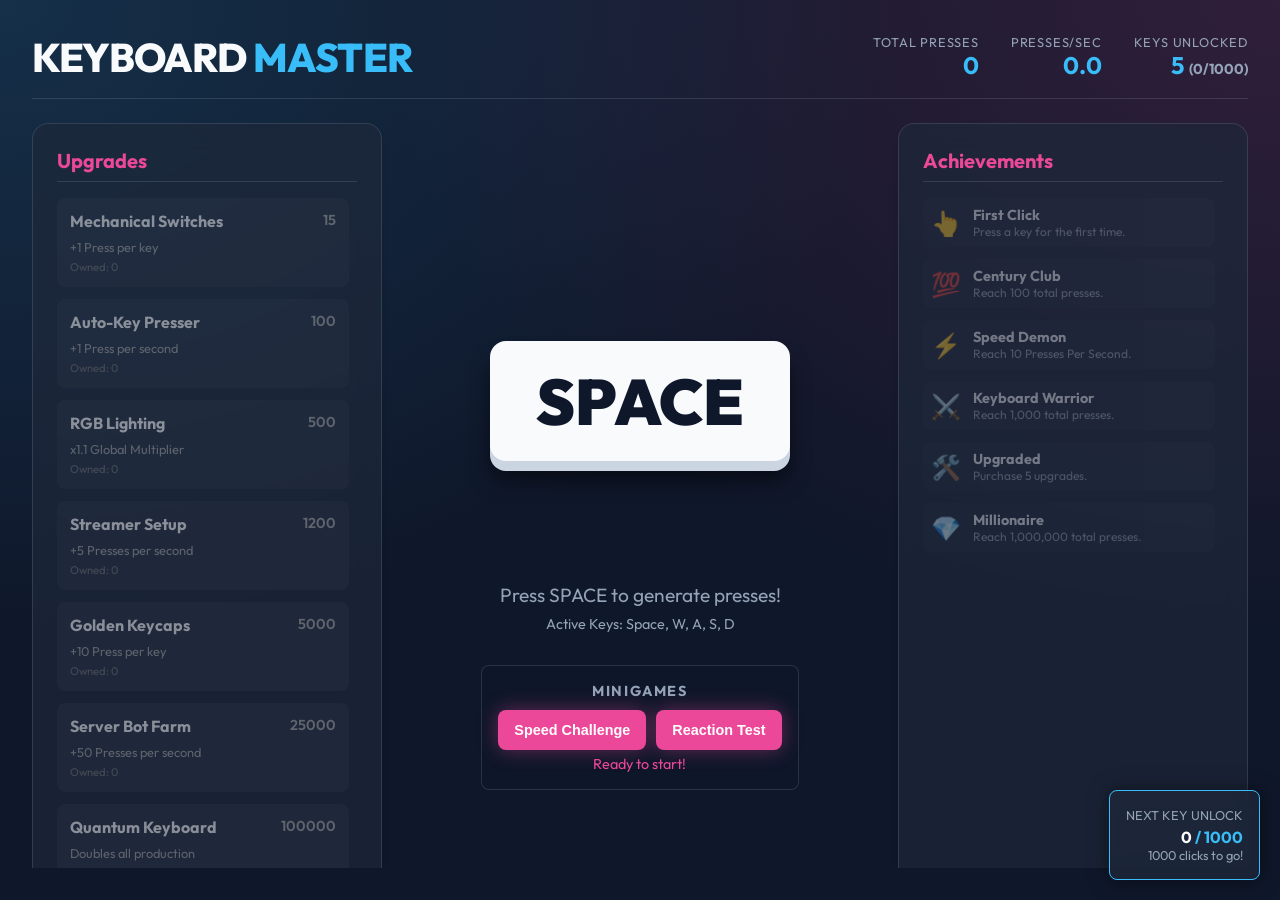
==== index.html @ e254b966 "Add files via upload" ====
<!DOCTYPE html>
<html lang="en">

<head>
    <meta charset="UTF-8" />
    <meta name="viewport" content="width=device-width, initial-scale=1.0" />
    <meta name="description" content="Keyboard Master - A browser-based keyboard clicking game.">
    <title>Keyboard Master</title>
    <link rel="stylesheet" href="style.css" />
    <link rel="preconnect" href="https://fonts.googleapis.com">
    <link rel="preconnect" href="https://fonts.gstatic.com" crossorigin>
    <link href="https://fonts.googleapis.com/css2?family=Outfit:wght@300;400;600;800&display=swap" rel="stylesheet">
</head>

<body>
    <div id="game-container">
        <header>
            <h1>KEYBOARD <span class="highlight">MASTER</span></h1>
            <div id="status-bar">
                <div class="stat-box">
                    <span class="label">Total Presses</span>
                    <span id="total-presses" class="value">0</span>
                </div>
                <div class="stat-box">
                    <span class="label">Presses/Sec</span>
                    <span id="pps" class="value">0.0</span>
                </div>
                <div class="stat-box">
                    <span class="label">Keys Unlocked</span>
                    <span id="keys-unlocked" class="value">1</span>
                </div>
            </div>
        </header>

        <main>
            <div id="left-panel">
                <div class="panel upgrades-panel">
                    <h2>Upgrades</h2>
                    <div id="upgrades-list" class="scroll-list">
                        <!-- Upgrades populated via JS -->
                    </div>
                </div>
            </div>

            <div id="center-panel">
                <div id="key-display">
                    <div class="key massive-key" id="main-key">SPACE</div>
                    <div id="floating-text-container"></div>
                </div>
                <div id="active-minigame" class="hidden">
                    <!-- Minigame UI -->
                </div>



                <p class="instruction">Press <span id="target-key-name">SPACE</span> to generate presses!</p>
                <div id="active-keys-list"
                    style="margin-top:0.5rem; color:var(--text-muted); font-size:0.9rem; text-align:center; max-width:400px; word-wrap:break-word;">
                    Active Keys: Space, W, A, S, D
                </div>

                <div class="minigame-selector-panel">
                    <h3>Minigames</h3>
                    <div style="display:flex; gap:10px; margin-top:10px;">
                        <button id="btn-speed" class="challenge-btn">Speed Challenge</button>
                        <button id="btn-reaction" class="challenge-btn">Reaction Test</button>
                    </div>
                    <div id="minigame-status" style="margin-top:5px; color:var(--secondary-color); font-size:0.9rem;">
                        Ready</div>
                </div>
            </div>

            <div id="right-panel">
                <div class="panel achievements-panel">
                    <h2>Achievements</h2>
                    <div id="achievements-list" class="scroll-list">
                        <!-- Achievements populated via JS -->
                    </div>
                </div>
                <div class="panel leaderboard-panel">
                    <h2>Leaderboard</h2>
                    <div id="leaderboard-list" class="scroll-list">
                        <!-- Leaderboard entries -->
                    </div>
                </div>
            </div>
        </main>

        <div id="minigame-overlay" class="hidden">
            <div class="minigame-content">
                <h2 id="minigame-title">Speed Challenge</h2>
                <p id="minigame-desc">Press as fast as you can!</p>
                <div id="minigame-timer">Time: 10s</div>
                <div id="minigame-score">Score: 0</div>
                <button id="start-minigame-btn">Start</button>
                <div id="minigame-play-area"></div>
            </div>

        </div>

        <div id="corner-counter" class="corner-stat">
            <div class="label">Next Key Unlock</div>
            <div id="corner-progress" style="font-weight:bold; color:var(--accent-color)">0 / 1000</div>
            <div id="corner-remaining" style="font-size:0.8em; color:var(--text-muted)">1000 to go</div>
        </div>

    </div>
    <script src="script.js"></script>
</body>

</html>
---- style.css ----
:root {
  --bg-color: #0f172a;
  --panel-bg: rgba(30, 41, 59, 0.7);
  --accent-color: #38bdf8;
  --secondary-color: #ec4899;
  --text-main: #f8fafc;
  --text-muted: #94a3b8;
  --border-color: rgba(148, 163, 184, 0.2);
  --font-family: 'Outfit', sans-serif;
  --animation-speed: 0.1s;
}

* {
  box-sizing: border-box;
  margin: 0;
  padding: 0;
}

body {
  font-family: var(--font-family);
  background-color: var(--bg-color);
  color: var(--text-main);
  height: 100vh;
  overflow: hidden;
  display: flex;
  flex-direction: column;
  background-image: 
    radial-gradient(at 0% 0%, rgba(56, 189, 248, 0.15) 0px, transparent 50%),
    radial-gradient(at 100% 0%, rgba(236, 72, 153, 0.15) 0px, transparent 50%);
}

#game-container {
  display: grid;
  grid-template-rows: auto 1fr;
  height: 100%;
  padding: 2rem;
  gap: 1.5rem;
}

header {
  display: flex;
  justify-content: space-between;
  align-items: center;
  padding-bottom: 1rem;
  border-bottom: 1px solid var(--border-color);
}

header h1 {
  font-size: 2.5rem;
  font-weight: 800;
  letter-spacing: -0.05rem;
  text-transform: uppercase;
}

.highlight {
  color: var(--accent-color);
}

#status-bar {
  display: flex;
  gap: 2rem;
}

.stat-box {
  display: flex;
  flex-direction: column;
  align-items: flex-end;
}

.stat-box .label {
  font-size: 0.8rem;
  color: var(--text-muted);
  text-transform: uppercase;
  letter-spacing: 0.05rem;
}

.stat-box .value {
  font-size: 1.5rem;
  font-weight: 700;
  color: var(--accent-color);
}

main {
  display: grid;
  grid-template-columns: 350px 1fr 350px;
  gap: 2rem;
  height: 100%;
  overflow: hidden;
}

/* Panels */
.panel {
  background: var(--panel-bg);
  backdrop-filter: blur(12px);
  border: 1px solid var(--border-color);
  border-radius: 1rem;
  padding: 1.5rem;
  height: 100%;
  display: flex;
  flex-direction: column;
  overflow: hidden;
  box-shadow: 0 4px 6px -1px rgba(0, 0, 0, 0.1), 0 2px 4px -1px rgba(0, 0, 0, 0.06);
}

.panel h2 {
  font-size: 1.25rem;
  margin-bottom: 1rem;
  border-bottom: 1px solid var(--border-color);
  padding-bottom: 0.5rem;
  color: var(--secondary-color);
}

.scroll-list {
  flex: 1;
  overflow-y: auto;
  display: flex;
  flex-direction: column;
  gap: 0.75rem;
  padding-right: 0.5rem;
}
.scroll-list::-webkit-scrollbar {
  width: 6px;
}
.scroll-list::-webkit-scrollbar-thumb {
  background: var(--border-color);
  border-radius: 3px;
}

/* Upgrade Item */
.upgrade-item {
  background: rgba(255, 255, 255, 0.05);
  border-radius: 0.5rem;
  padding: 0.75rem;
  cursor: pointer;
  transition: all 0.2s ease;
  border: 1px solid transparent;
}
.upgrade-item:hover {
  background: rgba(255, 255, 255, 0.1);
  transform: translateY(-2px);
}
.upgrade-item.disabled {
  opacity: 0.5;
  cursor: not-allowed;
  filter: grayscale(100%);
}
.upgrade-item h3 {
  font-size: 1rem;
  margin-bottom: 0.25rem;
}
.upgrade-cost {
  color: var(--accent-color);
  font-weight: 600;
  font-size: 0.9rem;
}
.upgrade-desc {
  font-size: 0.8rem;
  color: var(--text-muted);
  margin-top: 0.25rem;
}

/* Achievement Item */
.achievement-item {
  display: flex;
  align-items: center;
  gap: 0.75rem;
  background: rgba(255, 255, 255, 0.03);
  padding: 0.5rem;
  border-radius: 0.5rem;
  opacity: 0.4;
  transition: opacity 0.3s;
}
.achievement-item.unlocked {
  opacity: 1;
  background: rgba(56, 189, 248, 0.1);
  border: 1px solid var(--accent-color);
}
.achieve-icon {
  font-size: 1.5rem;
}
.achieve-info h4 {
  font-size: 0.9rem;
}
.achieve-desc {
  font-size: 0.75rem;
  color: var(--text-muted);
}

/* Center Panel (Game Area) */
#center-panel {
  display: flex;
  flex-direction: column;
  justify-content: center;
  align-items: center;
  position: relative;
}

#key-display {
  position: relative;
  width: 100%;
  height: 300px;
  display: flex;
  justify-content: center;
  align-items: center;
}

.massive-key {
  font-size: 4rem;
  font-weight: 900;
  color: var(--bg-color);
  background: var(--text-main);
  width: 300px;
  height: 120px;
  border-radius: 1rem;
  display: flex;
  justify-content: center;
  align-items: center;
  box-shadow: 0 10px 0 #cbd5e1, 0 20px 20px rgba(0,0,0,0.5);
  transition: transform 0.05s ease, box-shadow 0.05s ease;
  user-select: none;
  cursor: pointer;
  text-shadow: none;
}
.massive-key:active, .massive-key.pressed {
  transform: translateY(10px);
  box-shadow: 0 0 0 #cbd5e1, 0 0 0 rgba(0,0,0,0);
}

.instruction {
  margin-top: 2rem;
  color: var(--text-muted);
  font-size: 1.2rem;
  animation: pulse 2s infinite;
}

/* Floating Numbers */
.floating-text {
  position: absolute;
  color: var(--accent-color);
  font-weight: 800;
  font-size: 1.5rem;
  pointer-events: none;
  animation: floatUp 1s forwards ease-out;
  text-shadow: 0 0 10px var(--accent-color);
}

@keyframes floatUp {
  0% { opacity: 1; transform: translateY(0) scale(1); }
  100% { opacity: 0; transform: translateY(-100px) scale(1.5); }
}

@keyframes pulse {
  0%, 100% { opacity: 0.6; }
  50% { opacity: 1; }
}

/* Minigame Overlay */
#minigame-overlay {
  position: fixed;
  top: 0; left: 0; width: 100%; height: 100%;
  background: rgba(15, 23, 42, 0.9);
  backdrop-filter: blur(5px);
  z-index: 100;
  display: flex;
  justify-content: center;
  align-items: center;
}
#minigame-overlay.hidden {
  display: none;
}
.minigame-content {
  background: var(--panel-bg);
  padding: 3rem;
  border-radius: 1rem;
  text-align: center;
  border: 1px solid var(--accent-color);
  box-shadow: 0 0 50px rgba(56, 189, 248, 0.3);
  max-width: 600px;
  width: 90%;
}
#start-minigame-btn {
  background: var(--accent-color);
  border: none;
  padding: 1rem 3rem;
  font-size: 1.5rem;
  font-weight: 700;
  color: var(--bg-color);
  border-radius: 0.5rem;
  cursor: pointer;
  margin-top: 2rem;
  transition: transform 0.2s;
}
#start-minigame-btn:hover {
  transform: scale(1.05);
}

/* Minigame Play Area */
.rhythm-target {
  width: 60px; height: 60px;
  border: 2px solid white;
  border-radius: 50%;
  display: flex; justify-content: center; align-items: center;
  font-weight: bold;
  margin: 10px;
}
.rhythm-target.hit {
  background: var(--accent-color);
  border-color: var(--accent-color);
}
.rhythm-target.miss {
  background: red;
  border-color: red;
}
.challenge-btn { margin-top: 2rem; background: var(--secondary-color); color: white; border: none; padding: 1rem 2rem; font-size: 1.2rem; border-radius: 0.5rem; cursor: pointer; font-weight: 700; transition: all 0.2s; box-shadow: 0 0 20px rgba(236, 72, 153, 0.4); } .challenge-btn:hover:not(:disabled) { transform: scale(1.05); box-shadow: 0 0 30px rgba(236, 72, 153, 0.6); } .challenge-btn:disabled { opacity: 0.5; cursor: not-allowed; background: var(--text-muted); box-shadow: none; }
.minigame-selector-panel { margin-top: 2rem; padding: 1rem; background: rgba(15, 23, 42, 0.5); border: 1px solid var(--border-color); border-radius: 0.5rem; display: flex; flex-direction: column; align-items: center; } .minigame-selector-panel h3 { font-size: 0.9rem; text-transform: uppercase; letter-spacing: 0.1rem; color: var(--text-muted); } .challenge-btn { font-size: 0.9rem; padding: 0.75rem 1rem; margin-top: 0; }
#corner-counter { position: fixed; bottom: 20px; right: 20px; background: var(--panel-bg); backdrop-filter: blur(10px); border: 1px solid var(--accent-color); padding: 1rem; border-radius: 0.5rem; box-shadow: 0 0 20px rgba(0,0,0,0.5); font-family: var(--font-family); z-index: 50; text-align: right; min-width: 150px; } #corner-counter .label { font-size: 0.8rem; color: var(--text-muted); text-transform: uppercase; margin-bottom: 0.25rem; }
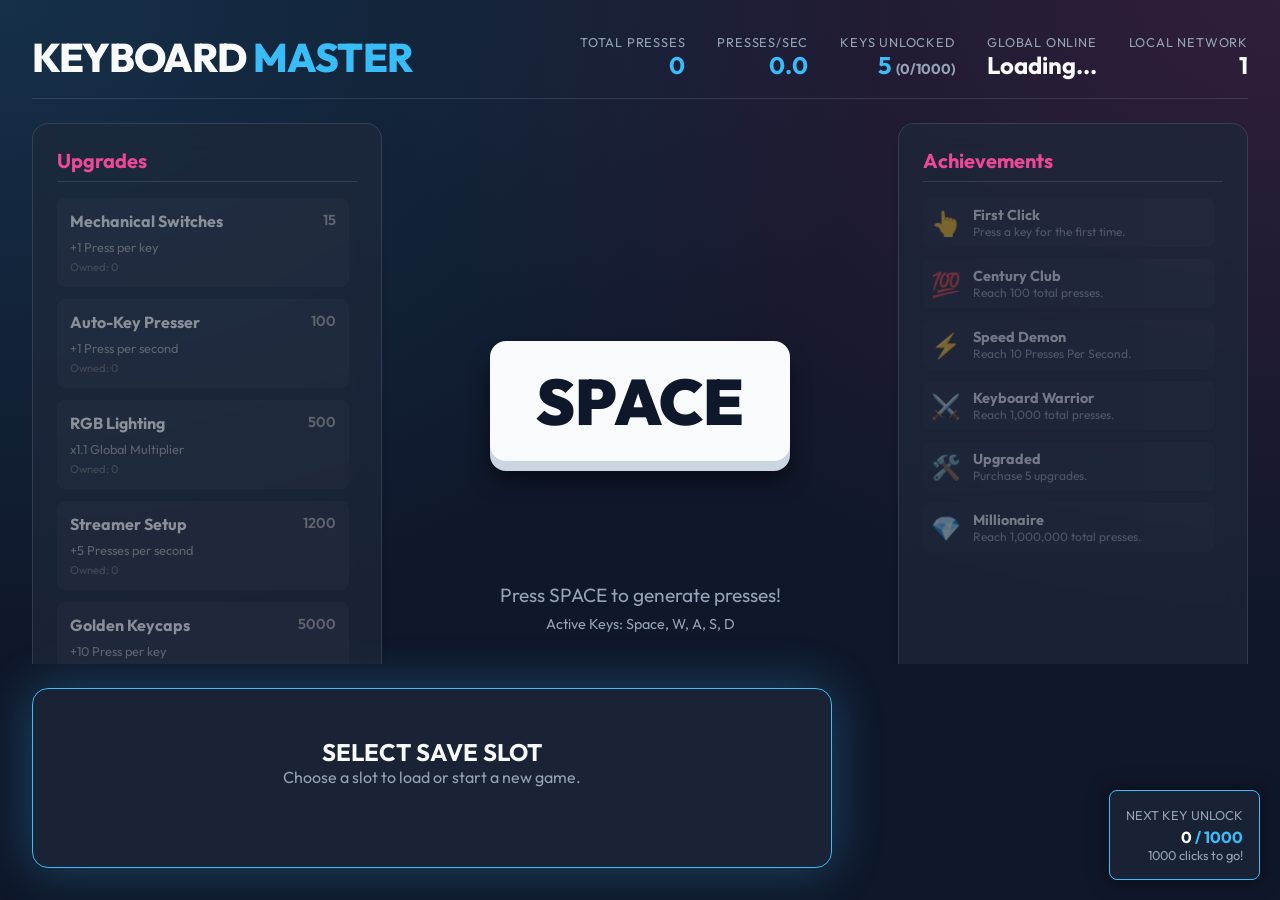
==== commit ce982774: "Add files via upload" ====
--- a/index.html
+++ b/index.html
@@ -25,9 +25,19 @@
                     <span class="label">Presses/Sec</span>
                     <span id="pps" class="value">0.0</span>
                 </div>
+
                 <div class="stat-box">
                     <span class="label">Keys Unlocked</span>
                     <span id="keys-unlocked" class="value">1</span>
+                </div>
+                <div class="stat-box">
+                    <span class="label">Global Online</span>
+                    <span id="global-online" class="value" style="color:var(--text-main)">Loading...</span>
+                </div>
+                <!-- Local is usually just 1 (You), but let's pretend -->
+                <div class="stat-box">
+                    <span class="label">Local Network</span>
+                    <span id="local-online" class="value" style="color:var(--text-main)">1</span>
                 </div>
             </div>
         </header>
@@ -95,7 +105,17 @@
                 <button id="start-minigame-btn">Start</button>
                 <div id="minigame-play-area"></div>
             </div>
+        </div>
 
+        <!-- Save Slot Overlay -->
+        <div id="save-slot-overlay">
+            <div class="minigame-content" style="max-width: 800px;">
+                <h2>SELECT SAVE SLOT</h2>
+                <p style="color:var(--text-muted); margin-bottom:2rem;">Choose a slot to load or start a new game.</p>
+                <div id="save-slots-container" style="display:flex; flex-direction:column; gap:1rem;">
+                    <!-- Slots populated by JS -->
+                </div>
+            </div>
         </div>
 
         <div id="corner-counter" class="corner-stat">
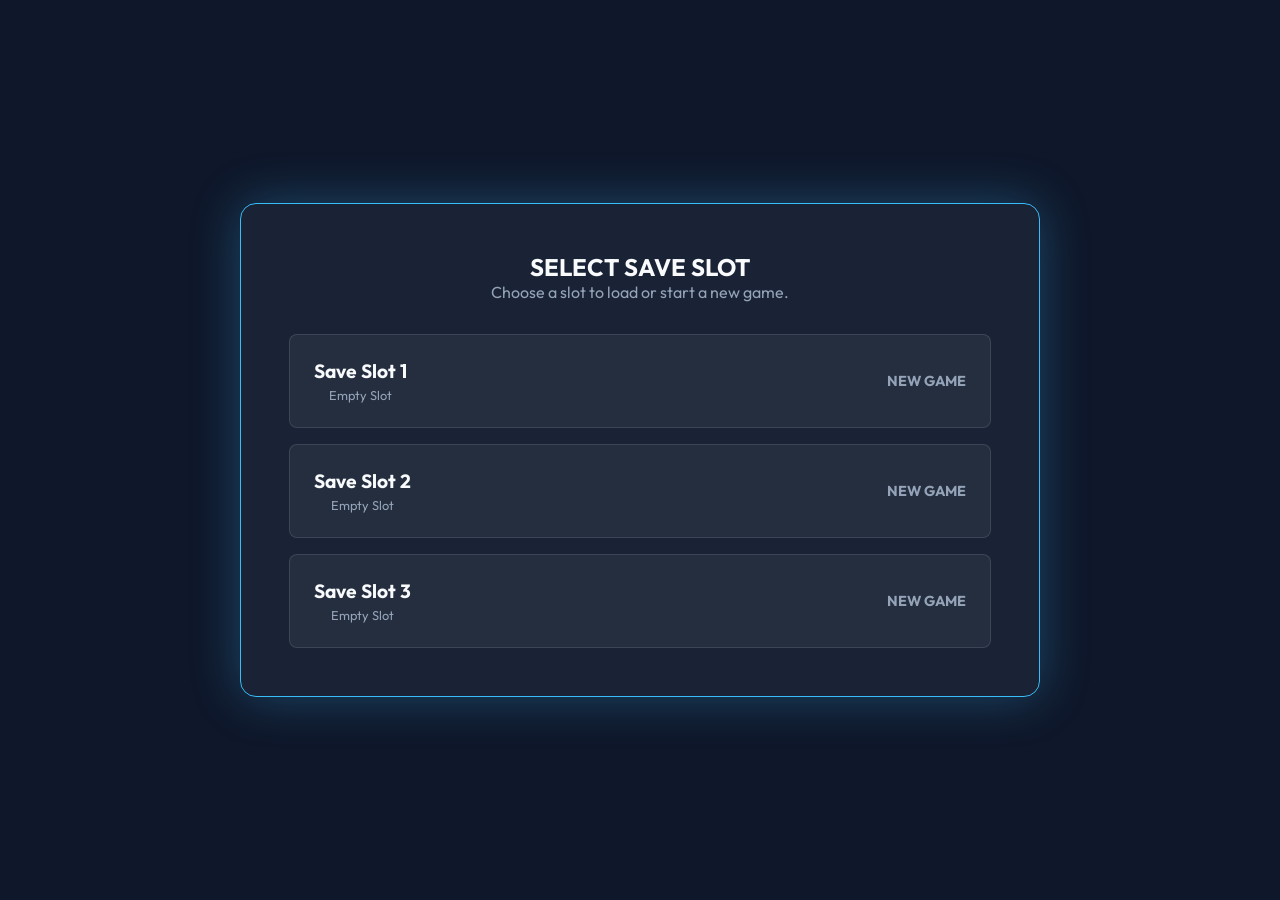
==== commit 0c7143b7: "feat: Add a manual save button, implement a "Game Saved" notification, and enhance auto-save and exi" ====
--- a/index.html
+++ b/index.html
@@ -39,6 +39,7 @@
                     <span class="label">Local Network</span>
                     <span id="local-online" class="value" style="color:var(--text-main)">1</span>
                 </div>
+                <button id="manual-save-btn" class="challenge-btn" style="margin:0; padding: 0.5rem 1.5rem; font-size: 0.8rem; background: var(--bg-color); border: 1px solid var(--accent-color);">SAVE</button>
             </div>
         </header>
 
--- a/style.css
+++ b/style.css
@@ -314,3 +314,38 @@
 .challenge-btn { margin-top: 2rem; background: var(--secondary-color); color: white; border: none; padding: 1rem 2rem; font-size: 1.2rem; border-radius: 0.5rem; cursor: pointer; font-weight: 700; transition: all 0.2s; box-shadow: 0 0 20px rgba(236, 72, 153, 0.4); } .challenge-btn:hover:not(:disabled) { transform: scale(1.05); box-shadow: 0 0 30px rgba(236, 72, 153, 0.6); } .challenge-btn:disabled { opacity: 0.5; cursor: not-allowed; background: var(--text-muted); box-shadow: none; }
 .minigame-selector-panel { margin-top: 2rem; padding: 1rem; background: rgba(15, 23, 42, 0.5); border: 1px solid var(--border-color); border-radius: 0.5rem; display: flex; flex-direction: column; align-items: center; } .minigame-selector-panel h3 { font-size: 0.9rem; text-transform: uppercase; letter-spacing: 0.1rem; color: var(--text-muted); } .challenge-btn { font-size: 0.9rem; padding: 0.75rem 1rem; margin-top: 0; }
 #corner-counter { position: fixed; bottom: 20px; right: 20px; background: var(--panel-bg); backdrop-filter: blur(10px); border: 1px solid var(--accent-color); padding: 1rem; border-radius: 0.5rem; box-shadow: 0 0 20px rgba(0,0,0,0.5); font-family: var(--font-family); z-index: 50; text-align: right; min-width: 150px; } #corner-counter .label { font-size: 0.8rem; color: var(--text-muted); text-transform: uppercase; margin-bottom: 0.25rem; }
+
+/* Save Slot Overlay */
+#save-slot-overlay {
+  position: fixed;
+  top: 0; left: 0; width: 100%; height: 100%;
+  background: var(--bg-color); /* Opaque background to hide game */
+  z-index: 200;
+  display: flex;
+  justify-content: center;
+  align-items: center;
+}
+#save-slot-overlay.hidden {
+  display: none;
+}
+
+.save-slot {
+  background: rgba(255, 255, 255, 0.05);
+  border: 1px solid var(--border-color);
+  padding: 1.5rem;
+  border-radius: 0.5rem;
+  cursor: pointer;
+  transition: all 0.2s ease;
+  display: flex;
+  justify-content: space-between;
+  align-items: center;
+}
+.save-slot:hover {
+  background: rgba(56, 189, 248, 0.1);
+  border-color: var(--accent-color);
+  transform: translateX(10px);
+}
+.slot-info h3 { font-size: 1.2rem; color: var(--text-main); margin-bottom: 0.25rem; }
+.slot-meta { font-size: 0.8rem; color: var(--text-muted); }
+.slot-action { font-size: 0.9rem; color: var(--accent-color); font-weight: bold; }
+
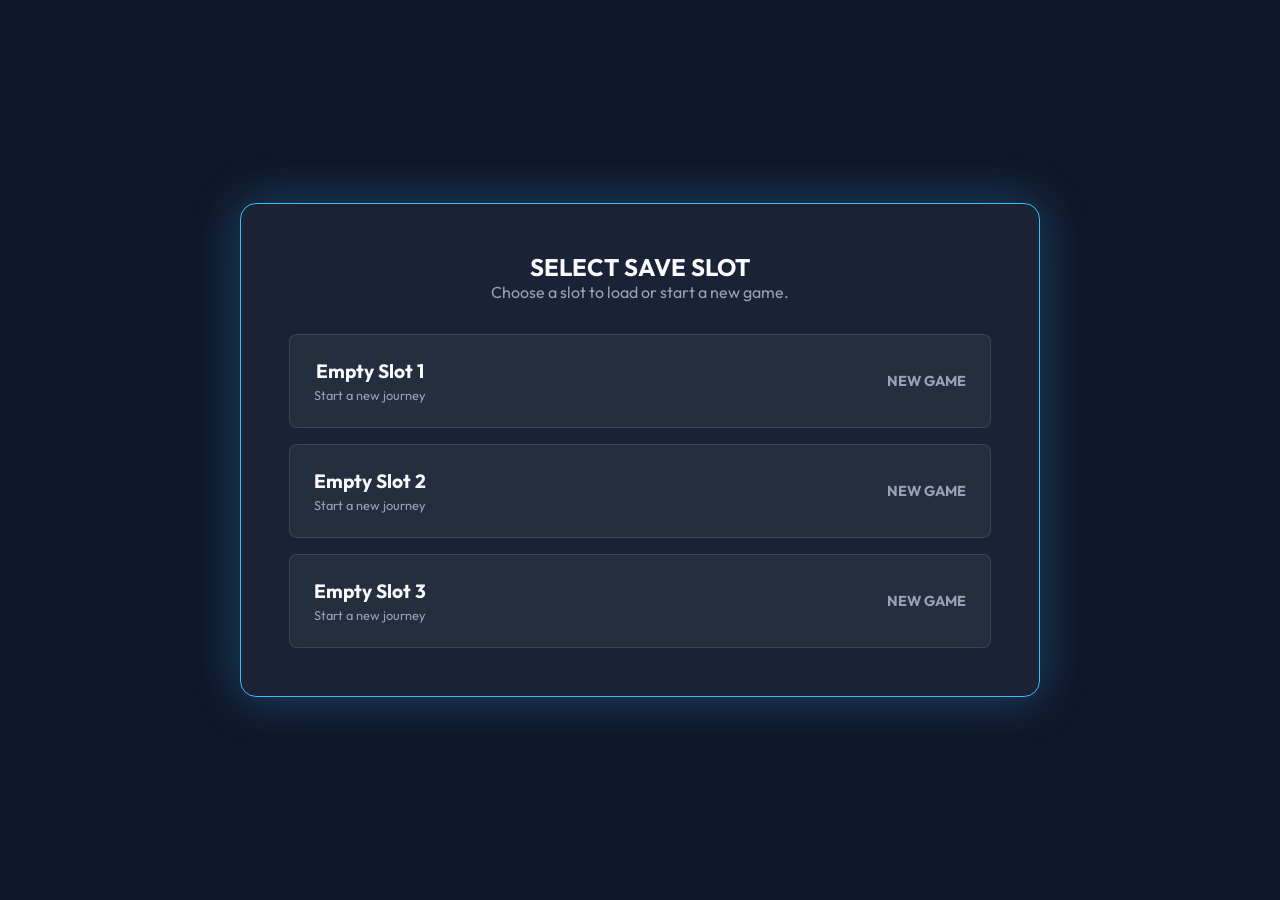
==== commit 34de9452: "feat: Introduce achievement and upgrade catalogs, add new upgrades and achievements, and enhance sav" ====
--- a/index.html
+++ b/index.html
@@ -39,14 +39,19 @@
                     <span class="label">Local Network</span>
                     <span id="local-online" class="value" style="color:var(--text-main)">1</span>
                 </div>
-                <button id="manual-save-btn" class="challenge-btn" style="margin:0; padding: 0.5rem 1.5rem; font-size: 0.8rem; background: var(--bg-color); border: 1px solid var(--accent-color);">SAVE</button>
             </div>
         </header>
 
         <main>
             <div id="left-panel">
                 <div class="panel upgrades-panel">
-                    <h2>Upgrades</h2>
+                    <div
+                        style="display:flex; justify-content:space-between; align-items:center; border-bottom: 1px solid var(--border-color); margin-bottom: 1rem; padding-bottom: 0.5rem;">
+                        <h2 style="border:none; margin:0; padding:0;">Upgrades</h2>
+                        <button id="view-upgrades-btn"
+                            style="background:transparent; border:1px solid var(--border-color); color:var(--text-muted); cursor:pointer; padding:0.2rem 0.5rem; border-radius:4px; font-size:0.8rem;">View
+                            All</button>
+                    </div>
                     <div id="upgrades-list" class="scroll-list">
                         <!-- Upgrades populated via JS -->
                     </div>
@@ -83,7 +88,13 @@
 
             <div id="right-panel">
                 <div class="panel achievements-panel">
-                    <h2>Achievements</h2>
+                    <div
+                        style="display:flex; justify-content:space-between; align-items:center; border-bottom: 1px solid var(--border-color); margin-bottom: 1rem; padding-bottom: 0.5rem;">
+                        <h2 style="border:none; margin:0; padding:0;">Achievements</h2>
+                        <button id="view-achievements-btn"
+                            style="background:transparent; border:1px solid var(--border-color); color:var(--text-muted); cursor:pointer; padding:0.2rem 0.5rem; border-radius:4px; font-size:0.8rem;">View
+                            All</button>
+                    </div>
                     <div id="achievements-list" class="scroll-list">
                         <!-- Achievements populated via JS -->
                     </div>
@@ -105,6 +116,38 @@
                 <div id="minigame-score">Score: 0</div>
                 <button id="start-minigame-btn">Start</button>
                 <div id="minigame-play-area"></div>
+            </div>
+        </div>
+
+        <!-- Achievement Catalog Modal -->
+        <div id="achievement-catalog-overlay" class="hidden">
+            <div class="catalog-content">
+                <div class="catalog-header">
+                    <h2>Achievement Catalog</h2>
+                    <button id="close-catalog-btn">×</button>
+                </div>
+                <div class="catalog-stats">
+                    <span>Unlocked: <b id="catalog-unlocked-count">0/0</b></span>
+                    <div class="progress-bar-bg">
+                        <div id="catalog-progress-bar" class="progress-bar-fill"></div>
+                    </div>
+                </div>
+                <div id="catalog-grid" class="catalog-grid">
+                    <!-- Grid items populated by JS -->
+                </div>
+            </div>
+        </div>
+
+        <!-- Upgrade Catalog Modal -->
+        <div id="upgrade-catalog-overlay" class="hidden">
+            <div class="catalog-content">
+                <div class="catalog-header">
+                    <h2>Upgrade Catalog</h2>
+                    <button id="close-upgrade-catalog-btn">×</button>
+                </div>
+                <div id="upgrade-catalog-grid" class="catalog-grid">
+                    <!-- Grid items populated by JS -->
+                </div>
             </div>
         </div>
 
--- a/style.css
+++ b/style.css
@@ -24,7 +24,7 @@
   overflow: hidden;
   display: flex;
   flex-direction: column;
-  background-image: 
+  background-image:
     radial-gradient(at 0% 0%, rgba(56, 189, 248, 0.15) 0px, transparent 50%),
     radial-gradient(at 100% 0%, rgba(236, 72, 153, 0.15) 0px, transparent 50%);
 }
@@ -117,13 +117,33 @@
   flex-direction: column;
   gap: 0.75rem;
   padding-right: 0.5rem;
-}
+  /* Firefox Scrollbar Support */
+  scrollbar-width: thin;
+  scrollbar-color: rgba(255, 255, 255, 0.4) rgba(0, 0, 0, 0.2);
+}
+
+/* Custom Scrollbar - WebKit */
 .scroll-list::-webkit-scrollbar {
-  width: 6px;
-}
+  width: 12px;
+  /* Slightly wider */
+}
+
+.scroll-list::-webkit-scrollbar-track {
+  background: rgba(0, 0, 0, 0.2);
+  border-radius: 6px;
+  margin: 2px 0;
+}
+
 .scroll-list::-webkit-scrollbar-thumb {
-  background: var(--border-color);
-  border-radius: 3px;
+  background-color: rgba(255, 255, 255, 0.4);
+  /* More visible by default */
+  border-radius: 6px;
+  border: 3px solid transparent;
+  background-clip: content-box;
+}
+
+.scroll-list::-webkit-scrollbar-thumb:hover {
+  background-color: var(--accent-color);
 }
 
 /* Upgrade Item */
@@ -135,24 +155,29 @@
   transition: all 0.2s ease;
   border: 1px solid transparent;
 }
+
 .upgrade-item:hover {
   background: rgba(255, 255, 255, 0.1);
   transform: translateY(-2px);
 }
+
 .upgrade-item.disabled {
   opacity: 0.5;
   cursor: not-allowed;
   filter: grayscale(100%);
 }
+
 .upgrade-item h3 {
   font-size: 1rem;
   margin-bottom: 0.25rem;
 }
+
 .upgrade-cost {
   color: var(--accent-color);
   font-weight: 600;
   font-size: 0.9rem;
 }
+
 .upgrade-desc {
   font-size: 0.8rem;
   color: var(--text-muted);
@@ -170,17 +195,21 @@
   opacity: 0.4;
   transition: opacity 0.3s;
 }
+
 .achievement-item.unlocked {
   opacity: 1;
   background: rgba(56, 189, 248, 0.1);
   border: 1px solid var(--accent-color);
 }
+
 .achieve-icon {
   font-size: 1.5rem;
 }
+
 .achieve-info h4 {
   font-size: 0.9rem;
 }
+
 .achieve-desc {
   font-size: 0.75rem;
   color: var(--text-muted);
@@ -215,22 +244,37 @@
   display: flex;
   justify-content: center;
   align-items: center;
-  box-shadow: 0 10px 0 #cbd5e1, 0 20px 20px rgba(0,0,0,0.5);
+  box-shadow: 0 10px 0 #cbd5e1, 0 20px 20px rgba(0, 0, 0, 0.5);
   transition: transform 0.05s ease, box-shadow 0.05s ease;
   user-select: none;
   cursor: pointer;
   text-shadow: none;
 }
-.massive-key:active, .massive-key.pressed {
+
+.massive-key:active,
+.massive-key.pressed {
   transform: translateY(10px);
-  box-shadow: 0 0 0 #cbd5e1, 0 0 0 rgba(0,0,0,0);
+  box-shadow: 0 0 0 #cbd5e1, 0 0 0 rgba(0, 0, 0, 0);
 }
 
 .instruction {
   margin-top: 2rem;
-  color: var(--text-muted);
+  color: var(--text-main);
   font-size: 1.2rem;
   animation: pulse 2s infinite;
+  text-align: center;
+}
+
+#active-keys-list {
+  margin-top: 0.5rem;
+  color: var(--accent-color);
+  font-size: 1rem;
+  text-align: center;
+  max-width: 600px;
+  word-wrap: break-word;
+  background: transparent;
+  padding: 0;
+  border: none;
 }
 
 /* Floating Numbers */
@@ -245,19 +289,36 @@
 }
 
 @keyframes floatUp {
-  0% { opacity: 1; transform: translateY(0) scale(1); }
-  100% { opacity: 0; transform: translateY(-100px) scale(1.5); }
+  0% {
+    opacity: 1;
+    transform: translateY(0) scale(1);
+  }
+
+  100% {
+    opacity: 0;
+    transform: translateY(-100px) scale(1.5);
+  }
 }
 
 @keyframes pulse {
-  0%, 100% { opacity: 0.6; }
-  50% { opacity: 1; }
+
+  0%,
+  100% {
+    opacity: 0.6;
+  }
+
+  50% {
+    opacity: 1;
+  }
 }
 
 /* Minigame Overlay */
 #minigame-overlay {
   position: fixed;
-  top: 0; left: 0; width: 100%; height: 100%;
+  top: 0;
+  left: 0;
+  width: 100%;
+  height: 100%;
   background: rgba(15, 23, 42, 0.9);
   backdrop-filter: blur(5px);
   z-index: 100;
@@ -265,9 +326,11 @@
   justify-content: center;
   align-items: center;
 }
+
 #minigame-overlay.hidden {
   display: none;
 }
+
 .minigame-content {
   background: var(--panel-bg);
   padding: 3rem;
@@ -278,6 +341,7 @@
   max-width: 600px;
   width: 90%;
 }
+
 #start-minigame-btn {
   background: var(--accent-color);
   border: none;
@@ -290,41 +354,122 @@
   margin-top: 2rem;
   transition: transform 0.2s;
 }
+
 #start-minigame-btn:hover {
   transform: scale(1.05);
 }
 
 /* Minigame Play Area */
 .rhythm-target {
-  width: 60px; height: 60px;
+  width: 60px;
+  height: 60px;
   border: 2px solid white;
   border-radius: 50%;
-  display: flex; justify-content: center; align-items: center;
+  display: flex;
+  justify-content: center;
+  align-items: center;
   font-weight: bold;
   margin: 10px;
 }
+
 .rhythm-target.hit {
   background: var(--accent-color);
   border-color: var(--accent-color);
 }
+
 .rhythm-target.miss {
   background: red;
   border-color: red;
 }
-.challenge-btn { margin-top: 2rem; background: var(--secondary-color); color: white; border: none; padding: 1rem 2rem; font-size: 1.2rem; border-radius: 0.5rem; cursor: pointer; font-weight: 700; transition: all 0.2s; box-shadow: 0 0 20px rgba(236, 72, 153, 0.4); } .challenge-btn:hover:not(:disabled) { transform: scale(1.05); box-shadow: 0 0 30px rgba(236, 72, 153, 0.6); } .challenge-btn:disabled { opacity: 0.5; cursor: not-allowed; background: var(--text-muted); box-shadow: none; }
-.minigame-selector-panel { margin-top: 2rem; padding: 1rem; background: rgba(15, 23, 42, 0.5); border: 1px solid var(--border-color); border-radius: 0.5rem; display: flex; flex-direction: column; align-items: center; } .minigame-selector-panel h3 { font-size: 0.9rem; text-transform: uppercase; letter-spacing: 0.1rem; color: var(--text-muted); } .challenge-btn { font-size: 0.9rem; padding: 0.75rem 1rem; margin-top: 0; }
-#corner-counter { position: fixed; bottom: 20px; right: 20px; background: var(--panel-bg); backdrop-filter: blur(10px); border: 1px solid var(--accent-color); padding: 1rem; border-radius: 0.5rem; box-shadow: 0 0 20px rgba(0,0,0,0.5); font-family: var(--font-family); z-index: 50; text-align: right; min-width: 150px; } #corner-counter .label { font-size: 0.8rem; color: var(--text-muted); text-transform: uppercase; margin-bottom: 0.25rem; }
+
+.challenge-btn {
+  margin-top: 2rem;
+  background: var(--secondary-color);
+  color: white;
+  border: none;
+  padding: 1rem 2rem;
+  font-size: 1.2rem;
+  border-radius: 0.5rem;
+  cursor: pointer;
+  font-weight: 700;
+  transition: all 0.2s;
+  box-shadow: 0 0 20px rgba(236, 72, 153, 0.4);
+}
+
+.challenge-btn:hover:not(:disabled) {
+  transform: scale(1.05);
+  box-shadow: 0 0 30px rgba(236, 72, 153, 0.6);
+}
+
+.challenge-btn:disabled {
+  opacity: 0.5;
+  cursor: not-allowed;
+  background: var(--text-muted);
+  box-shadow: none;
+}
+
+.minigame-selector-panel {
+  margin-top: 2rem;
+  padding: 1rem;
+  background: rgba(15, 23, 42, 0.5);
+  border: 1px solid var(--border-color);
+  border-radius: 0.5rem;
+  display: flex;
+  flex-direction: column;
+  align-items: center;
+}
+
+.minigame-selector-panel h3 {
+  font-size: 0.9rem;
+  text-transform: uppercase;
+  letter-spacing: 0.1rem;
+  color: var(--text-muted);
+}
+
+.challenge-btn {
+  font-size: 0.9rem;
+  padding: 0.75rem 1rem;
+  margin-top: 0;
+}
+
+#corner-counter {
+  position: fixed;
+  bottom: 20px;
+  right: 20px;
+  background: var(--panel-bg);
+  backdrop-filter: blur(10px);
+  border: 1px solid var(--accent-color);
+  padding: 1rem;
+  border-radius: 0.5rem;
+  box-shadow: 0 0 20px rgba(0, 0, 0, 0.5);
+  font-family: var(--font-family);
+  z-index: 50;
+  text-align: right;
+  min-width: 150px;
+}
+
+#corner-counter .label {
+  font-size: 0.8rem;
+  color: var(--text-muted);
+  text-transform: uppercase;
+  margin-bottom: 0.25rem;
+}
 
 /* Save Slot Overlay */
 #save-slot-overlay {
   position: fixed;
-  top: 0; left: 0; width: 100%; height: 100%;
-  background: var(--bg-color); /* Opaque background to hide game */
+  top: 0;
+  left: 0;
+  width: 100%;
+  height: 100%;
+  background: var(--bg-color);
+  /* Opaque background to hide game */
   z-index: 200;
   display: flex;
   justify-content: center;
   align-items: center;
 }
+
 #save-slot-overlay.hidden {
   display: none;
 }
@@ -340,12 +485,192 @@
   justify-content: space-between;
   align-items: center;
 }
+
 .save-slot:hover {
   background: rgba(56, 189, 248, 0.1);
   border-color: var(--accent-color);
   transform: translateX(10px);
 }
-.slot-info h3 { font-size: 1.2rem; color: var(--text-main); margin-bottom: 0.25rem; }
-.slot-meta { font-size: 0.8rem; color: var(--text-muted); }
-.slot-action { font-size: 0.9rem; color: var(--accent-color); font-weight: bold; }
-
+
+.slot-info h3 {
+  font-size: 1.2rem;
+  color: var(--text-main);
+  margin-bottom: 0.25rem;
+}
+
+.slot-meta {
+  font-size: 0.8rem;
+  color: var(--text-muted);
+}
+
+.slot-action {
+  font-size: 0.9rem;
+  color: var(--accent-color);
+  font-weight: bold;
+}
+
+/* Achievement & Upgrade Catalog Overlay */
+#achievement-catalog-overlay,
+#upgrade-catalog-overlay {
+  position: fixed;
+  top: 0;
+  left: 0;
+  width: 100%;
+  height: 100%;
+  background: rgba(15, 23, 42, 0.95);
+  backdrop-filter: blur(8px);
+  z-index: 150;
+  display: flex;
+  justify-content: center;
+  align-items: center;
+}
+
+#achievement-catalog-overlay.hidden,
+#upgrade-catalog-overlay.hidden {
+  display: none;
+}
+
+.catalog-content {
+  background: var(--panel-bg);
+  border: 1px solid var(--border-color);
+  border-radius: 1rem;
+  width: 90%;
+  max-width: 900px;
+  height: 80vh;
+  display: flex;
+  flex-direction: column;
+  padding: 2rem;
+  box-shadow: 0 0 50px rgba(0, 0, 0, 0.5);
+  position: relative;
+}
+
+.catalog-header {
+  display: flex;
+  justify-content: space-between;
+  align-items: center;
+  margin-bottom: 1.5rem;
+  border-bottom: 2px solid var(--border-color);
+  padding-bottom: 1rem;
+}
+
+.catalog-header h2 {
+  font-size: 2rem;
+  color: var(--secondary-color);
+  text-transform: uppercase;
+  margin: 0;
+}
+
+#close-catalog-btn {
+  background: transparent;
+  border: none;
+  color: var(--text-muted);
+  font-size: 2.5rem;
+  cursor: pointer;
+  transition: color 0.2s;
+  padding: 0 1rem;
+}
+
+#close-catalog-btn:hover {
+  color: var(--text-main);
+}
+
+.catalog-stats {
+  margin-bottom: 1.5rem;
+  display: flex;
+  align-items: center;
+  gap: 2rem;
+  font-size: 1.2rem;
+  color: var(--text-muted);
+}
+
+.progress-bar-bg {
+  flex: 1;
+  height: 10px;
+  background: rgba(255, 255, 255, 0.1);
+  border-radius: 5px;
+  overflow: hidden;
+}
+
+.progress-bar-fill {
+  height: 100%;
+  background: var(--accent-color);
+  width: 0%;
+  transition: width 0.5s ease;
+}
+
+.catalog-grid {
+  flex: 1;
+  overflow-y: auto;
+  display: grid;
+  grid-template-columns: repeat(auto-fill, minmax(200px, 1fr));
+  gap: 1.5rem;
+  padding-right: 0.5rem;
+  /* Firefox Scrollbar Support */
+  scrollbar-width: thin;
+  scrollbar-color: rgba(255, 255, 255, 0.4) rgba(0, 0, 0, 0.2);
+}
+
+/* Custom Scrollbar */
+.catalog-grid::-webkit-scrollbar {
+  width: 10px;
+}
+
+.catalog-grid::-webkit-scrollbar-track {
+  background: rgba(0, 0, 0, 0.2);
+  border-radius: 5px;
+}
+
+.catalog-grid::-webkit-scrollbar-thumb {
+  background: rgba(255, 255, 255, 0.2);
+  border-radius: 5px;
+  background-clip: content-box;
+  border: 2px solid transparent;
+}
+
+.catalog-grid::-webkit-scrollbar-thumb:hover {
+  background: var(--accent-color);
+}
+
+.catalog-item {
+  background: rgba(255, 255, 255, 0.03);
+  border: 1px solid var(--border-color);
+  border-radius: 0.75rem;
+  padding: 1.5rem;
+  display: flex;
+  flex-direction: column;
+  align-items: center;
+  text-align: center;
+  transition: all 0.2s;
+  opacity: 0.5;
+  filter: grayscale(100%);
+  user-select: none;
+}
+
+.catalog-item.unlocked {
+  opacity: 1;
+  filter: grayscale(0%);
+  background: rgba(56, 189, 248, 0.05);
+  border-color: var(--accent-color);
+  box-shadow: 0 0 15px rgba(56, 189, 248, 0.1);
+}
+
+.catalog-item:hover {
+  transform: translateY(-5px) scale(1.02);
+  background: rgba(255, 255, 255, 0.08);
+}
+
+.catalog-icon {
+  font-size: 3rem;
+  margin-bottom: 1rem;
+}
+
+.catalog-info h3 {
+  font-size: 1.1rem;
+  margin-bottom: 0.5rem;
+  color: var(--text-main);
+}
+
+.catalog-info p {
+  font-size: 0.8rem;
+  color: var(--text-muted);
+}
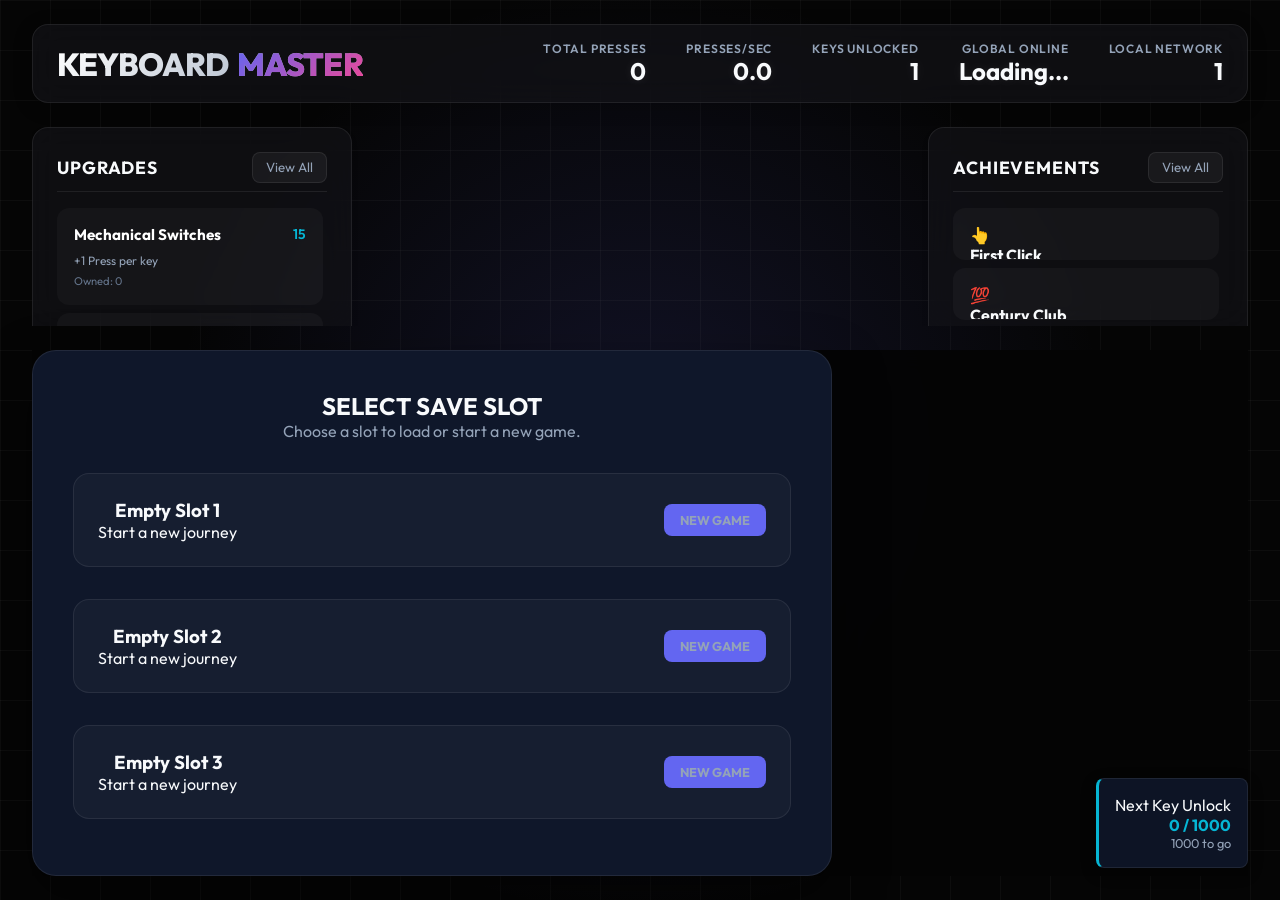
==== commit 76f4f8d4: "feat: Implement a new UI design with an updated color palette, glassmorphism effects, and refined HT" ====
--- a/index.html
+++ b/index.html
@@ -32,12 +32,12 @@
                 </div>
                 <div class="stat-box">
                     <span class="label">Global Online</span>
-                    <span id="global-online" class="value" style="color:var(--text-main)">Loading...</span>
+                    <span id="global-online" class="value">Loading...</span>
                 </div>
                 <!-- Local is usually just 1 (You), but let's pretend -->
                 <div class="stat-box">
                     <span class="label">Local Network</span>
-                    <span id="local-online" class="value" style="color:var(--text-main)">1</span>
+                    <span id="local-online" class="value">1</span>
                 </div>
             </div>
         </header>
@@ -45,13 +45,10 @@
         <main>
             <div id="left-panel">
                 <div class="panel upgrades-panel">
-                    <div
-                        style="display:flex; justify-content:space-between; align-items:center; border-bottom: 1px solid var(--border-color); margin-bottom: 1rem; padding-bottom: 0.5rem;">
-                        <h2 style="border:none; margin:0; padding:0;">Upgrades</h2>
-                        <button id="view-upgrades-btn"
-                            style="background:transparent; border:1px solid var(--border-color); color:var(--text-muted); cursor:pointer; padding:0.2rem 0.5rem; border-radius:4px; font-size:0.8rem;">View
-                            All</button>
-                    </div>
+                    <h2>
+                        Upgrades
+                        <button id="view-upgrades-btn">View All</button>
+                    </h2>
                     <div id="upgrades-list" class="scroll-list">
                         <!-- Upgrades populated via JS -->
                     </div>
@@ -60,46 +57,52 @@
 
             <div id="center-panel">
                 <div id="key-display">
-                    <div class="key massive-key" id="main-key">SPACE</div>
+                    <div class="massive-key" id="main-key">SPACE</div>
                     <div id="floating-text-container"></div>
                 </div>
                 <div id="active-minigame" class="hidden">
                     <!-- Minigame UI -->
                 </div>
 
-
-
                 <p class="instruction">Press <span id="target-key-name">SPACE</span> to generate presses!</p>
-                <div id="active-keys-list"
-                    style="margin-top:0.5rem; color:var(--text-muted); font-size:0.9rem; text-align:center; max-width:400px; word-wrap:break-word;">
+                <div id="active-keys-list">
                     Active Keys: Space, W, A, S, D
                 </div>
 
-                <div class="minigame-selector-panel">
+                <div class="minigame-selector-panel" id="minigame-selector-panel">
                     <h3>Minigames</h3>
                     <div style="display:flex; gap:10px; margin-top:10px;">
                         <button id="btn-speed" class="challenge-btn">Speed Challenge</button>
                         <button id="btn-reaction" class="challenge-btn">Reaction Test</button>
                     </div>
-                    <div id="minigame-status" style="margin-top:5px; color:var(--secondary-color); font-size:0.9rem;">
+                    <div id="minigame-status" style="margin-top:5px; color:var(--secondary); font-size:0.9rem;">
                         Ready</div>
                 </div>
             </div>
 
             <div id="right-panel">
                 <div class="panel achievements-panel">
-                    <div
-                        style="display:flex; justify-content:space-between; align-items:center; border-bottom: 1px solid var(--border-color); margin-bottom: 1rem; padding-bottom: 0.5rem;">
-                        <h2 style="border:none; margin:0; padding:0;">Achievements</h2>
-                        <button id="view-achievements-btn"
-                            style="background:transparent; border:1px solid var(--border-color); color:var(--text-muted); cursor:pointer; padding:0.2rem 0.5rem; border-radius:4px; font-size:0.8rem;">View
-                            All</button>
-                    </div>
+                    <h2>
+                        Achievements
+                        <button id="view-achievements-btn">View All</button>
+                    </h2>
                     <div id="achievements-list" class="scroll-list">
                         <!-- Achievements populated via JS -->
                     </div>
                 </div>
-                <div class="panel leaderboard-panel">
+                <div class="panel leaderboard-panel"
+                    style="margin-top: 1.5rem; height: calc(100% - 1.5rem - var(--panel-height));">
+                    <!-- Note: Adjusted margin/height logic might be needed if multiple panels -->
+                    <!-- Actually, grid layout handles height, but I'll leave the style attribute for specific spacing override if grid needs it -->
+                    <!-- Wait, I'll remove the style and let CSS grid handle it if possible, but the original HTML had two panels in one column. -->
+                    <!-- CSS Grid: main has 3 columns. left-panel and right-panel might contain multiple divs? -->
+                    <!-- Looking at original CSS: .panel had height 100%. If right-panel has 2 divs, they need to share height or be flex. -->
+                    <!-- Original HTML had 2 panels in right-panel. -->
+                    <!-- I'll wrap them in a flex container if needed, or just let them stack. Current CSS makes .panel height 100%. -->
+                    <!-- I should probably make .panel explicit height or flex-grow. -->
+                    <!-- I'll check my CSS for .panel. It says height: 100%. This is bad if there are 2 panels in one column. -->
+                    <!-- I will change the HTML structure of right-panel to be a flex column and panels to be flex-1. -->
+
                     <h2>Leaderboard</h2>
                     <div id="leaderboard-list" class="scroll-list">
                         <!-- Leaderboard entries -->
@@ -164,7 +167,7 @@
 
         <div id="corner-counter" class="corner-stat">
             <div class="label">Next Key Unlock</div>
-            <div id="corner-progress" style="font-weight:bold; color:var(--accent-color)">0 / 1000</div>
+            <div id="corner-progress" style="font-weight:bold; color:var(--accent)">0 / 1000</div>
             <div id="corner-remaining" style="font-size:0.8em; color:var(--text-muted)">1000 to go</div>
         </div>
 
--- a/style.css
+++ b/style.css
@@ -1,13 +1,25 @@
 :root {
-  --bg-color: #0f172a;
-  --panel-bg: rgba(30, 41, 59, 0.7);
-  --accent-color: #38bdf8;
-  --secondary-color: #ec4899;
+  /* Modern Palette */
+  --bg-dark: #050505;
+  --bg-panel: rgba(20, 20, 25, 0.6);
+  --primary: #6366f1;
+  /* Indigo */
+  --primary-glow: rgba(99, 102, 241, 0.5);
+  --secondary: #ec4899;
+  /* Pink */
+  --secondary-glow: rgba(236, 72, 153, 0.5);
+  --accent: #06b6d4;
+  /* Cyan */
+  --accent-glow: rgba(6, 182, 212, 0.5);
+
   --text-main: #f8fafc;
   --text-muted: #94a3b8;
-  --border-color: rgba(148, 163, 184, 0.2);
+
+  --border-light: rgba(255, 255, 255, 0.08);
+  --glass-blur: blur(16px);
+
   --font-family: 'Outfit', sans-serif;
-  --animation-speed: 0.1s;
+  --transition: all 0.3s cubic-bezier(0.4, 0, 0.2, 1);
 }
 
 * {
@@ -18,47 +30,84 @@
 
 body {
   font-family: var(--font-family);
-  background-color: var(--bg-color);
+  background-color: var(--bg-dark);
   color: var(--text-main);
   height: 100vh;
   overflow: hidden;
   display: flex;
   flex-direction: column;
+  /* subtle grid background */
   background-image:
-    radial-gradient(at 0% 0%, rgba(56, 189, 248, 0.15) 0px, transparent 50%),
-    radial-gradient(at 100% 0%, rgba(236, 72, 153, 0.15) 0px, transparent 50%);
+    linear-gradient(rgba(255, 255, 255, 0.03) 1px, transparent 1px),
+    linear-gradient(90deg, rgba(255, 255, 255, 0.03) 1px, transparent 1px),
+    radial-gradient(circle at 50% 50%, rgba(99, 102, 241, 0.15), transparent 60%);
+  background-size: 50px 50px, 50px 50px, 100% 100%;
+}
+
+/* Scrollbar Styling */
+::-webkit-scrollbar {
+  width: 6px;
+}
+
+::-webkit-scrollbar-track {
+  background: transparent;
+}
+
+::-webkit-scrollbar-thumb {
+  background: rgba(255, 255, 255, 0.2);
+  border-radius: 3px;
+}
+
+::-webkit-scrollbar-thumb:hover {
+  background: var(--primary);
 }
 
 #game-container {
   display: grid;
   grid-template-rows: auto 1fr;
   height: 100%;
-  padding: 2rem;
+  padding: 1.5rem 2rem;
   gap: 1.5rem;
-}
-
+  max-width: 1600px;
+  margin: 0 auto;
+  width: 100%;
+}
+
+/* HEADER */
 header {
   display: flex;
   justify-content: space-between;
   align-items: center;
-  padding-bottom: 1rem;
-  border-bottom: 1px solid var(--border-color);
+  padding: 1rem 1.5rem;
+  background: var(--bg-panel);
+  backdrop-filter: var(--glass-blur);
+  border-radius: 1rem;
+  border: 1px solid var(--border-light);
+  box-shadow: 0 4px 20px rgba(0, 0, 0, 0.2);
 }
 
 header h1 {
-  font-size: 2.5rem;
+  font-size: 2rem;
   font-weight: 800;
   letter-spacing: -0.05rem;
   text-transform: uppercase;
+  background: linear-gradient(135deg, #fff 0%, var(--text-muted) 100%);
+  -webkit-background-clip: text;
+  -webkit-text-fill-color: transparent;
+  display: flex;
+  align-items: center;
+  gap: 0.5rem;
 }
 
 .highlight {
-  color: var(--accent-color);
+  background: linear-gradient(135deg, var(--primary) 0%, var(--secondary) 100%);
+  -webkit-background-clip: text;
+  -webkit-text-fill-color: transparent;
 }
 
 #status-bar {
   display: flex;
-  gap: 2rem;
+  gap: 2.5rem;
 }
 
 .stat-box {
@@ -68,609 +117,507 @@
 }
 
 .stat-box .label {
-  font-size: 0.8rem;
+  font-size: 0.75rem;
   color: var(--text-muted);
   text-transform: uppercase;
   letter-spacing: 0.05rem;
+  font-weight: 600;
 }
 
 .stat-box .value {
   font-size: 1.5rem;
   font-weight: 700;
-  color: var(--accent-color);
-}
-
+  color: var(--text-main);
+  text-shadow: 0 0 10px rgba(255, 255, 255, 0.1);
+}
+
+/* MAIN LAYOUT */
 main {
   display: grid;
-  grid-template-columns: 350px 1fr 350px;
-  gap: 2rem;
+  grid-template-columns: 320px 1fr 320px;
+  gap: 1.5rem;
   height: 100%;
   overflow: hidden;
-}
-
-/* Panels */
+  padding-bottom: 1.5rem;
+}
+
+#left-panel {
+  height: 100%;
+  display: flex;
+  flex-direction: column;
+}
+
+#right-panel {
+  height: 100%;
+  display: flex;
+  flex-direction: column;
+  gap: 1.5rem;
+}
+
+/* PANELS */
 .panel {
-  background: var(--panel-bg);
-  backdrop-filter: blur(12px);
-  border: 1px solid var(--border-color);
+  background: var(--bg-panel);
+  backdrop-filter: var(--glass-blur);
+  border: 1px solid var(--border-light);
   border-radius: 1rem;
   padding: 1.5rem;
-  height: 100%;
   display: flex;
   flex-direction: column;
   overflow: hidden;
-  box-shadow: 0 4px 6px -1px rgba(0, 0, 0, 0.1), 0 2px 4px -1px rgba(0, 0, 0, 0.06);
+  transition: var(--transition);
+  box-shadow: 0 4px 6px rgba(0, 0, 0, 0.1);
+  flex: 1;
+  min-height: 0;
+}
+
+.panel:hover {
+  border-color: rgba(255, 255, 255, 0.15);
+  box-shadow: 0 8px 15px rgba(0, 0, 0, 0.2);
 }
 
 .panel h2 {
-  font-size: 1.25rem;
+  font-size: 1.1rem;
   margin-bottom: 1rem;
-  border-bottom: 1px solid var(--border-color);
   padding-bottom: 0.5rem;
-  color: var(--secondary-color);
-}
-
+  border-bottom: 1px solid var(--border-light);
+  color: var(--text-main);
+  display: flex;
+  justify-content: space-between;
+  align-items: center;
+  text-transform: uppercase;
+  letter-spacing: 0.05em;
+}
+
+/* LISTS */
 .scroll-list {
   flex: 1;
   overflow-y: auto;
   display: flex;
   flex-direction: column;
-  gap: 0.75rem;
-  padding-right: 0.5rem;
-  /* Firefox Scrollbar Support */
-  scrollbar-width: thin;
-  scrollbar-color: rgba(255, 255, 255, 0.4) rgba(0, 0, 0, 0.2);
-}
-
-/* Custom Scrollbar - WebKit */
-.scroll-list::-webkit-scrollbar {
-  width: 12px;
-  /* Slightly wider */
-}
-
-.scroll-list::-webkit-scrollbar-track {
-  background: rgba(0, 0, 0, 0.2);
-  border-radius: 6px;
-  margin: 2px 0;
-}
-
-.scroll-list::-webkit-scrollbar-thumb {
-  background-color: rgba(255, 255, 255, 0.4);
-  /* More visible by default */
-  border-radius: 6px;
-  border: 3px solid transparent;
-  background-clip: content-box;
-}
-
-.scroll-list::-webkit-scrollbar-thumb:hover {
-  background-color: var(--accent-color);
-}
-
-/* Upgrade Item */
-.upgrade-item {
-  background: rgba(255, 255, 255, 0.05);
-  border-radius: 0.5rem;
-  padding: 0.75rem;
+  gap: 0.5rem;
+  padding-right: 0.25rem;
+}
+
+/* UPGRADES & ITEMS */
+.upgrade-item,
+.achievement-item,
+.catalog-item {
+  background: rgba(255, 255, 255, 0.03);
+  border: 1px solid transparent;
+  border-radius: 0.75rem;
+  padding: 1rem;
   cursor: pointer;
-  transition: all 0.2s ease;
-  border: 1px solid transparent;
-}
-
-.upgrade-item:hover {
-  background: rgba(255, 255, 255, 0.1);
-  transform: translateY(-2px);
-}
-
-.upgrade-item.disabled {
-  opacity: 0.5;
-  cursor: not-allowed;
-  filter: grayscale(100%);
-}
-
-.upgrade-item h3 {
-  font-size: 1rem;
-  margin-bottom: 0.25rem;
-}
-
-.upgrade-cost {
-  color: var(--accent-color);
-  font-weight: 600;
-  font-size: 0.9rem;
-}
-
-.upgrade-desc {
-  font-size: 0.8rem;
-  color: var(--text-muted);
-  margin-top: 0.25rem;
-}
-
-/* Achievement Item */
-.achievement-item {
-  display: flex;
-  align-items: center;
-  gap: 0.75rem;
-  background: rgba(255, 255, 255, 0.03);
-  padding: 0.5rem;
-  border-radius: 0.5rem;
-  opacity: 0.4;
-  transition: opacity 0.3s;
-}
-
-.achievement-item.unlocked {
-  opacity: 1;
-  background: rgba(56, 189, 248, 0.1);
-  border: 1px solid var(--accent-color);
-}
-
-.achieve-icon {
-  font-size: 1.5rem;
-}
-
-.achieve-info h4 {
-  font-size: 0.9rem;
-}
-
-.achieve-desc {
-  font-size: 0.75rem;
-  color: var(--text-muted);
-}
-
-/* Center Panel (Game Area) */
-#center-panel {
-  display: flex;
-  flex-direction: column;
-  justify-content: center;
-  align-items: center;
+  transition: var(--transition);
   position: relative;
-}
-
-#key-display {
-  position: relative;
-  width: 100%;
-  height: 300px;
-  display: flex;
-  justify-content: center;
-  align-items: center;
-}
-
-.massive-key {
-  font-size: 4rem;
-  font-weight: 900;
-  color: var(--bg-color);
-  background: var(--text-main);
-  width: 300px;
-  height: 120px;
-  border-radius: 1rem;
-  display: flex;
-  justify-content: center;
-  align-items: center;
-  box-shadow: 0 10px 0 #cbd5e1, 0 20px 20px rgba(0, 0, 0, 0.5);
-  transition: transform 0.05s ease, box-shadow 0.05s ease;
-  user-select: none;
-  cursor: pointer;
-  text-shadow: none;
-}
-
-.massive-key:active,
-.massive-key.pressed {
-  transform: translateY(10px);
-  box-shadow: 0 0 0 #cbd5e1, 0 0 0 rgba(0, 0, 0, 0);
-}
-
-.instruction {
-  margin-top: 2rem;
-  color: var(--text-main);
-  font-size: 1.2rem;
-  animation: pulse 2s infinite;
-  text-align: center;
-}
-
-#active-keys-list {
-  margin-top: 0.5rem;
-  color: var(--accent-color);
-  font-size: 1rem;
-  text-align: center;
-  max-width: 600px;
-  word-wrap: break-word;
-  background: transparent;
-  padding: 0;
-  border: none;
-}
-
-/* Floating Numbers */
-.floating-text {
+  overflow: hidden;
+}
+
+.upgrade-item::before {
+  content: '';
   position: absolute;
-  color: var(--accent-color);
-  font-weight: 800;
-  font-size: 1.5rem;
-  pointer-events: none;
-  animation: floatUp 1s forwards ease-out;
-  text-shadow: 0 0 10px var(--accent-color);
-}
-
-@keyframes floatUp {
-  0% {
-    opacity: 1;
-    transform: translateY(0) scale(1);
-  }
-
-  100% {
-    opacity: 0;
-    transform: translateY(-100px) scale(1.5);
-  }
-}
-
-@keyframes pulse {
-
-  0%,
-  100% {
-    opacity: 0.6;
-  }
-
-  50% {
-    opacity: 1;
-  }
-}
-
-/* Minigame Overlay */
-#minigame-overlay {
-  position: fixed;
   top: 0;
   left: 0;
   width: 100%;
   height: 100%;
-  background: rgba(15, 23, 42, 0.9);
-  backdrop-filter: blur(5px);
-  z-index: 100;
-  display: flex;
+  background: linear-gradient(45deg, transparent, rgba(255, 255, 255, 0.03), transparent);
+  transform: translateX(-100%);
+  transition: 0.5s;
+}
+
+.upgrade-item:hover::before {
+  transform: translateX(100%);
+}
+
+.upgrade-item:hover,
+.catalog-item:hover {
+  background: rgba(255, 255, 255, 0.06);
+  border-color: rgba(255, 255, 255, 0.1);
+  transform: translateY(-2px);
+  box-shadow: 0 4px 12px rgba(0, 0, 0, 0.2);
+}
+
+.upgrade-item h3 {
+  font-size: 0.95rem;
+  margin-bottom: 0.2rem;
+  color: #fff;
+}
+
+.upgrade-cost {
+  color: var(--accent);
+  font-weight: 600;
+  font-size: 0.85rem;
+  text-transform: uppercase;
+}
+
+.upgrade-desc {
+  font-size: 0.75rem;
+  color: var(--text-muted);
+  margin-top: 0.4rem;
+  line-height: 1.3;
+}
+
+/* CENTER PANEL */
+#center-panel {
+  display: flex;
+  flex-direction: column;
   justify-content: center;
   align-items: center;
-}
-
-#minigame-overlay.hidden {
-  display: none;
-}
-
-.minigame-content {
-  background: var(--panel-bg);
-  padding: 3rem;
-  border-radius: 1rem;
-  text-align: center;
-  border: 1px solid var(--accent-color);
-  box-shadow: 0 0 50px rgba(56, 189, 248, 0.3);
+  position: relative;
+}
+
+/* THE KEY */
+#key-display {
+  position: relative;
+  width: 100%;
+  height: 250px;
+  display: flex;
+  justify-content: center;
+  align-items: center;
+  margin-bottom: 1rem;
+}
+
+.massive-key {
+  font-size: 3rem;
+  font-weight: 800;
+  color: var(--text-main);
+  background: rgba(30, 41, 59, 0.8);
+  width: 280px;
+  height: 120px;
+  border-radius: 1.5rem;
+  display: flex;
+  justify-content: center;
+  align-items: center;
+
+  /* 3D Effect */
+  box-shadow:
+    0 15px 0 #0f172a,
+    0 15px 20px rgba(0, 0, 0, 0.4),
+    inset 0 2px 0 rgba(255, 255, 255, 0.1);
+  border: 1px solid rgba(255, 255, 255, 0.05);
+
+  transition: all 0.1s cubic-bezier(0.4, 0, 0.2, 1);
+  user-select: none;
+  cursor: pointer;
+  position: relative;
+  z-index: 10;
+}
+
+/* Glowing ring behind key */
+.massive-key::after {
+  content: '';
+  position: absolute;
+  top: -5px;
+  left: -5px;
+  right: -5px;
+  bottom: -5px;
+  background: linear-gradient(45deg, var(--primary), var(--secondary));
+  z-index: -1;
+  border-radius: 1.6rem;
+  filter: blur(20px);
+  opacity: 0.4;
+  transition: opacity 0.3s;
+}
+
+.massive-key:hover::after {
+  opacity: 0.6;
+}
+
+.massive-key:active,
+.massive-key.pressed {
+  transform: translateY(15px);
+  box-shadow:
+    0 0 0 #0f172a,
+    inset 0 5px 10px rgba(0, 0, 0, 0.5);
+}
+
+.massive-key:active::after,
+.massive-key.pressed::after {
+  opacity: 0.8;
+  filter: blur(10px);
+  top: 0;
+  left: 0;
+  right: 0;
+  bottom: 0;
+}
+
+/* Floating Text */
+.floating-text {
+  position: absolute;
+  color: var(--text-main);
+  font-weight: 800;
+  font-size: 1.8rem;
+  pointer-events: none;
+  animation: popUp 0.8s forwards cubic-bezier(0.175, 0.885, 0.32, 1.275);
+  text-shadow: 0 0 10px var(--primary-glow);
+  z-index: 20;
+}
+
+@keyframes popUp {
+  0% {
+    opacity: 0;
+    transform: translateY(0) scale(0.5) rotate(-5deg);
+  }
+
+  50% {
+    opacity: 1;
+    transform: translateY(-50px) scale(1.2) rotate(0deg);
+  }
+
+  100% {
+    opacity: 0;
+    transform: translateY(-100px) scale(1);
+  }
+}
+
+.instruction {
+  margin-top: 1rem;
+  color: var(--text-muted);
+  font-size: 1rem;
+  letter-spacing: 0.05em;
+  text-transform: uppercase;
+  opacity: 0.7;
+}
+
+/* Active Keys Display */
+#active-keys-list {
+  background: rgba(255, 255, 255, 0.03);
+  padding: 0.75rem 1.5rem;
+  border-radius: 2rem;
+  border: 1px solid var(--border-light);
+  color: var(--accent);
+  font-weight: 600;
+  margin-top: 1rem;
+  backdrop-filter: blur(10px);
+}
+
+/* BUTTONS */
+button,
+.challenge-btn {
+  font-family: var(--font-family);
+  border: none;
+  outline: none;
+  cursor: pointer;
+}
+
+.challenge-btn {
+  background: linear-gradient(135deg, var(--primary) 0%, #4f46e5 100%);
+  color: white;
+  padding: 0.8rem 1.5rem;
+  font-size: 0.9rem;
+  border-radius: 0.75rem;
+  font-weight: 600;
+  letter-spacing: 0.02em;
+  transition: var(--transition);
+  box-shadow: 0 4px 12px rgba(99, 102, 241, 0.3);
+  text-transform: uppercase;
+}
+
+.challenge-btn:hover:not(:disabled) {
+  transform: translateY(-2px);
+  box-shadow: 0 8px 20px rgba(99, 102, 241, 0.5);
+}
+
+#view-upgrades-btn,
+#view-achievements-btn {
+  background: rgba(255, 255, 255, 0.05) !important;
+  border: 1px solid var(--border-light) !important;
+  color: var(--text-muted) !important;
+  padding: 0.4rem 0.8rem !important;
+  border-radius: 0.5rem !important;
+  transition: var(--transition);
+}
+
+#view-upgrades-btn:hover,
+#view-achievements-btn:hover {
+  background: rgba(255, 255, 255, 0.1) !important;
+  color: #fff !important;
+}
+
+/* MINIGAME & OVERLAYS */
+#minigame-selector-panel {
+  background: transparent;
+  border: none;
+  padding: 0;
+  margin-top: 2rem;
+}
+
+#minigame-selector-panel h3 {
+  margin-bottom: 1rem;
+  font-size: 0.8rem;
+  opacity: 0.5;
+}
+
+.minigame-content,
+.catalog-content {
+  background: #0f172a;
+  border: 1px solid var(--border-light);
+  border-radius: 1.5rem;
+  padding: 2.5rem;
+  box-shadow: 0 20px 50px rgba(0, 0, 0, 0.5);
+  position: relative;
   max-width: 600px;
   width: 90%;
-}
-
-#start-minigame-btn {
-  background: var(--accent-color);
-  border: none;
-  padding: 1rem 3rem;
-  font-size: 1.5rem;
-  font-weight: 700;
-  color: var(--bg-color);
+  text-align: center;
+}
+
+.catalog-content {
+  max-width: 900px;
+  height: 85vh;
+  display: flex;
+  flex-direction: column;
+  text-align: left;
+}
+
+/* Catalog Grid */
+.catalog-grid {
+  display: grid;
+  grid-template-columns: repeat(auto-fill, minmax(180px, 1fr));
+  gap: 1rem;
+  overflow-y: auto;
+  padding: 1rem;
+}
+
+.catalog-item {
+  background: rgba(255, 255, 255, 0.02);
+  display: flex;
+  flex-direction: column;
+  align-items: center;
+  text-align: center;
+}
+
+.catalog-item.unlocked {
+  background: rgba(99, 102, 241, 0.1);
+  border-color: var(--primary);
+  box-shadow: 0 0 15px rgba(99, 102, 241, 0.1);
+}
+
+.catalog-icon {
+  font-size: 2.5rem;
+  margin-bottom: 1rem;
+}
+
+.catalog-header h2 {
+  font-size: 1.8rem;
+  color: #fff;
+}
+
+/* SAVE SLOTS */
+#save-slot-overlay {
+  background: rgba(5, 5, 5, 0.95);
+  backdrop-filter: blur(10px);
+}
+
+.save-slot {
+  background: rgba(255, 255, 255, 0.03);
+  border: 1px solid var(--border-light);
+  border-radius: 1rem;
+  padding: 1.5rem;
+  margin-bottom: 1rem;
+  cursor: pointer;
+  transition: var(--transition);
+  display: flex;
+  align-items: center;
+  justify-content: space-between;
+}
+
+.save-slot:hover {
+  background: rgba(255, 255, 255, 0.06);
+  border-color: var(--primary);
+  transform: scale(1.01);
+}
+
+.slot-name-display {
+  color: #fff;
+  font-size: 1.2rem;
+}
+
+.slot-action {
+  background: var(--primary);
+  color: #fff;
+  padding: 0.5rem 1rem;
   border-radius: 0.5rem;
-  cursor: pointer;
-  margin-top: 2rem;
-  transition: transform 0.2s;
-}
-
-#start-minigame-btn:hover {
-  transform: scale(1.05);
-}
-
-/* Minigame Play Area */
-.rhythm-target {
-  width: 60px;
-  height: 60px;
-  border: 2px solid white;
-  border-radius: 50%;
-  display: flex;
-  justify-content: center;
-  align-items: center;
+  font-size: 0.8rem;
   font-weight: bold;
-  margin: 10px;
-}
-
-.rhythm-target.hit {
-  background: var(--accent-color);
-  border-color: var(--accent-color);
-}
-
-.rhythm-target.miss {
-  background: red;
-  border-color: red;
-}
-
-.challenge-btn {
-  margin-top: 2rem;
-  background: var(--secondary-color);
-  color: white;
-  border: none;
-  padding: 1rem 2rem;
-  font-size: 1.2rem;
+}
+
+/* PROGRESS BARS */
+.progress-bar-bg {
+  background: rgba(255, 255, 255, 0.1);
+  height: 8px;
+  border-radius: 4px;
+  overflow: hidden;
+}
+
+.progress-bar-fill {
+  background: linear-gradient(90deg, var(--primary), var(--secondary));
+  height: 100%;
+  transition: width 0.5s ease;
+}
+
+/* CORNER NOTIFICATIONS */
+#corner-counter {
+  background: rgba(15, 23, 42, 0.9);
+  border: 1px solid var(--border-light);
+  border-left: 3px solid var(--accent);
+  backdrop-filter: blur(10px);
   border-radius: 0.5rem;
-  cursor: pointer;
-  font-weight: 700;
-  transition: all 0.2s;
-  box-shadow: 0 0 20px rgba(236, 72, 153, 0.4);
-}
-
-.challenge-btn:hover:not(:disabled) {
-  transform: scale(1.05);
-  box-shadow: 0 0 30px rgba(236, 72, 153, 0.6);
-}
-
-.challenge-btn:disabled {
-  opacity: 0.5;
-  cursor: not-allowed;
-  background: var(--text-muted);
-  box-shadow: none;
-}
-
-.minigame-selector-panel {
-  margin-top: 2rem;
-  padding: 1rem;
-  background: rgba(15, 23, 42, 0.5);
-  border: 1px solid var(--border-color);
-  border-radius: 0.5rem;
-  display: flex;
-  flex-direction: column;
-  align-items: center;
-}
-
-.minigame-selector-panel h3 {
-  font-size: 0.9rem;
-  text-transform: uppercase;
-  letter-spacing: 0.1rem;
-  color: var(--text-muted);
-}
-
-.challenge-btn {
-  font-size: 0.9rem;
-  padding: 0.75rem 1rem;
-  margin-top: 0;
-}
-
-#corner-counter {
-  position: fixed;
-  bottom: 20px;
-  right: 20px;
-  background: var(--panel-bg);
-  backdrop-filter: blur(10px);
-  border: 1px solid var(--accent-color);
-  padding: 1rem;
-  border-radius: 0.5rem;
-  box-shadow: 0 0 20px rgba(0, 0, 0, 0.5);
-  font-family: var(--font-family);
-  z-index: 50;
-  text-align: right;
-  min-width: 150px;
-}
-
-#corner-counter .label {
-  font-size: 0.8rem;
-  color: var(--text-muted);
-  text-transform: uppercase;
-  margin-bottom: 0.25rem;
-}
-
-/* Save Slot Overlay */
-#save-slot-overlay {
-  position: fixed;
-  top: 0;
-  left: 0;
-  width: 100%;
-  height: 100%;
-  background: var(--bg-color);
-  /* Opaque background to hide game */
-  z-index: 200;
-  display: flex;
-  justify-content: center;
-  align-items: center;
-}
-
-#save-slot-overlay.hidden {
-  display: none;
-}
-
-.save-slot {
-  background: rgba(255, 255, 255, 0.05);
-  border: 1px solid var(--border-color);
-  padding: 1.5rem;
-  border-radius: 0.5rem;
-  cursor: pointer;
-  transition: all 0.2s ease;
-  display: flex;
-  justify-content: space-between;
-  align-items: center;
-}
-
-.save-slot:hover {
-  background: rgba(56, 189, 248, 0.1);
-  border-color: var(--accent-color);
-  transform: translateX(10px);
-}
-
-.slot-info h3 {
-  font-size: 1.2rem;
-  color: var(--text-main);
-  margin-bottom: 0.25rem;
-}
-
-.slot-meta {
-  font-size: 0.8rem;
-  color: var(--text-muted);
-}
-
-.slot-action {
-  font-size: 0.9rem;
-  color: var(--accent-color);
-  font-weight: bold;
-}
-
-/* Achievement & Upgrade Catalog Overlay */
-#achievement-catalog-overlay,
-#upgrade-catalog-overlay {
-  position: fixed;
-  top: 0;
-  left: 0;
-  width: 100%;
-  height: 100%;
-  background: rgba(15, 23, 42, 0.95);
-  backdrop-filter: blur(8px);
-  z-index: 150;
-  display: flex;
-  justify-content: center;
-  align-items: center;
-}
-
-#achievement-catalog-overlay.hidden,
-#upgrade-catalog-overlay.hidden {
-  display: none;
-}
-
-.catalog-content {
-  background: var(--panel-bg);
-  border: 1px solid var(--border-color);
-  border-radius: 1rem;
-  width: 90%;
-  max-width: 900px;
-  height: 80vh;
-  display: flex;
-  flex-direction: column;
-  padding: 2rem;
-  box-shadow: 0 0 50px rgba(0, 0, 0, 0.5);
-  position: relative;
-}
-
-.catalog-header {
-  display: flex;
-  justify-content: space-between;
-  align-items: center;
-  margin-bottom: 1.5rem;
-  border-bottom: 2px solid var(--border-color);
-  padding-bottom: 1rem;
-}
-
-.catalog-header h2 {
-  font-size: 2rem;
-  color: var(--secondary-color);
-  text-transform: uppercase;
-  margin: 0;
-}
-
-#close-catalog-btn {
-  background: transparent;
-  border: none;
-  color: var(--text-muted);
-  font-size: 2.5rem;
-  cursor: pointer;
-  transition: color 0.2s;
-  padding: 0 1rem;
-}
-
-#close-catalog-btn:hover {
-  color: var(--text-main);
-}
-
-.catalog-stats {
-  margin-bottom: 1.5rem;
-  display: flex;
-  align-items: center;
-  gap: 2rem;
-  font-size: 1.2rem;
-  color: var(--text-muted);
-}
-
-.progress-bar-bg {
-  flex: 1;
-  height: 10px;
-  background: rgba(255, 255, 255, 0.1);
-  border-radius: 5px;
-  overflow: hidden;
-}
-
-.progress-bar-fill {
-  height: 100%;
-  background: var(--accent-color);
-  width: 0%;
-  transition: width 0.5s ease;
-}
-
-.catalog-grid {
-  flex: 1;
-  overflow-y: auto;
-  display: grid;
-  grid-template-columns: repeat(auto-fill, minmax(200px, 1fr));
-  gap: 1.5rem;
-  padding-right: 0.5rem;
-  /* Firefox Scrollbar Support */
-  scrollbar-width: thin;
-  scrollbar-color: rgba(255, 255, 255, 0.4) rgba(0, 0, 0, 0.2);
-}
-
-/* Custom Scrollbar */
-.catalog-grid::-webkit-scrollbar {
-  width: 10px;
-}
-
-.catalog-grid::-webkit-scrollbar-track {
-  background: rgba(0, 0, 0, 0.2);
-  border-radius: 5px;
-}
-
-.catalog-grid::-webkit-scrollbar-thumb {
-  background: rgba(255, 255, 255, 0.2);
-  border-radius: 5px;
-  background-clip: content-box;
-  border: 2px solid transparent;
-}
-
-.catalog-grid::-webkit-scrollbar-thumb:hover {
-  background: var(--accent-color);
-}
-
-.catalog-item {
-  background: rgba(255, 255, 255, 0.03);
-  border: 1px solid var(--border-color);
-  border-radius: 0.75rem;
-  padding: 1.5rem;
-  display: flex;
-  flex-direction: column;
-  align-items: center;
-  text-align: center;
-  transition: all 0.2s;
-  opacity: 0.5;
-  filter: grayscale(100%);
-  user-select: none;
-}
-
-.catalog-item.unlocked {
-  opacity: 1;
-  filter: grayscale(0%);
-  background: rgba(56, 189, 248, 0.05);
-  border-color: var(--accent-color);
-  box-shadow: 0 0 15px rgba(56, 189, 248, 0.1);
-}
-
-.catalog-item:hover {
-  transform: translateY(-5px) scale(1.02);
-  background: rgba(255, 255, 255, 0.08);
-}
-
-.catalog-icon {
-  font-size: 3rem;
-  margin-bottom: 1rem;
-}
-
-.catalog-info h3 {
-  font-size: 1.1rem;
-  margin-bottom: 0.5rem;
-  color: var(--text-main);
-}
-
-.catalog-info p {
-  font-size: 0.8rem;
-  color: var(--text-muted);
-}+  box-shadow: 0 5px 15px rgba(0, 0, 0, 0.3);
+}
+
+/* UTILITY */
+.hidden {
+  display: none !important;
+}
+/* MINIGAME PLAY AREA */
+#minigame-play-area {
+    display: flex;
+    justify-content: center;
+    flex-wrap: wrap;
+    gap: 1rem;
+    margin-top: 2rem;
+}
+
+.rhythm-target {
+    width: 70px;
+    height: 70px;
+    border: 3px solid rgba(255,255,255,0.2);
+    border-radius: 50%;
+    display: flex;
+    justify-content: center;
+    align-items: center;
+    font-weight: 800;
+    transition: all 0.2s cubic-bezier(0.175, 0.885, 0.32, 1.275);
+    background: rgba(255,255,255,0.05);
+    font-size: 1.5rem;
+}
+
+.rhythm-target.hit {
+    background: var(--primary);
+    border-color: var(--primary);
+    box-shadow: 0 0 20px var(--primary-glow);
+    transform: scale(1.1);
+}
+
+.rhythm-target.miss {
+    background: #ef4444;
+    border-color: #ef4444;
+    animation: shake 0.3s;
+}
+
+@keyframes shake {
+    0%, 100% { transform: translateX(0); }
+    25% { transform: translateX(-5px); }
+    75% { transform: translateX(5px); }
+}
+
+
+#corner-counter {
+    position: fixed;
+    bottom: 2rem;
+    right: 2rem;
+    padding: 1rem;
+    z-index: 100;
+    min-width: 150px;
+    text-align: right;
+}
+
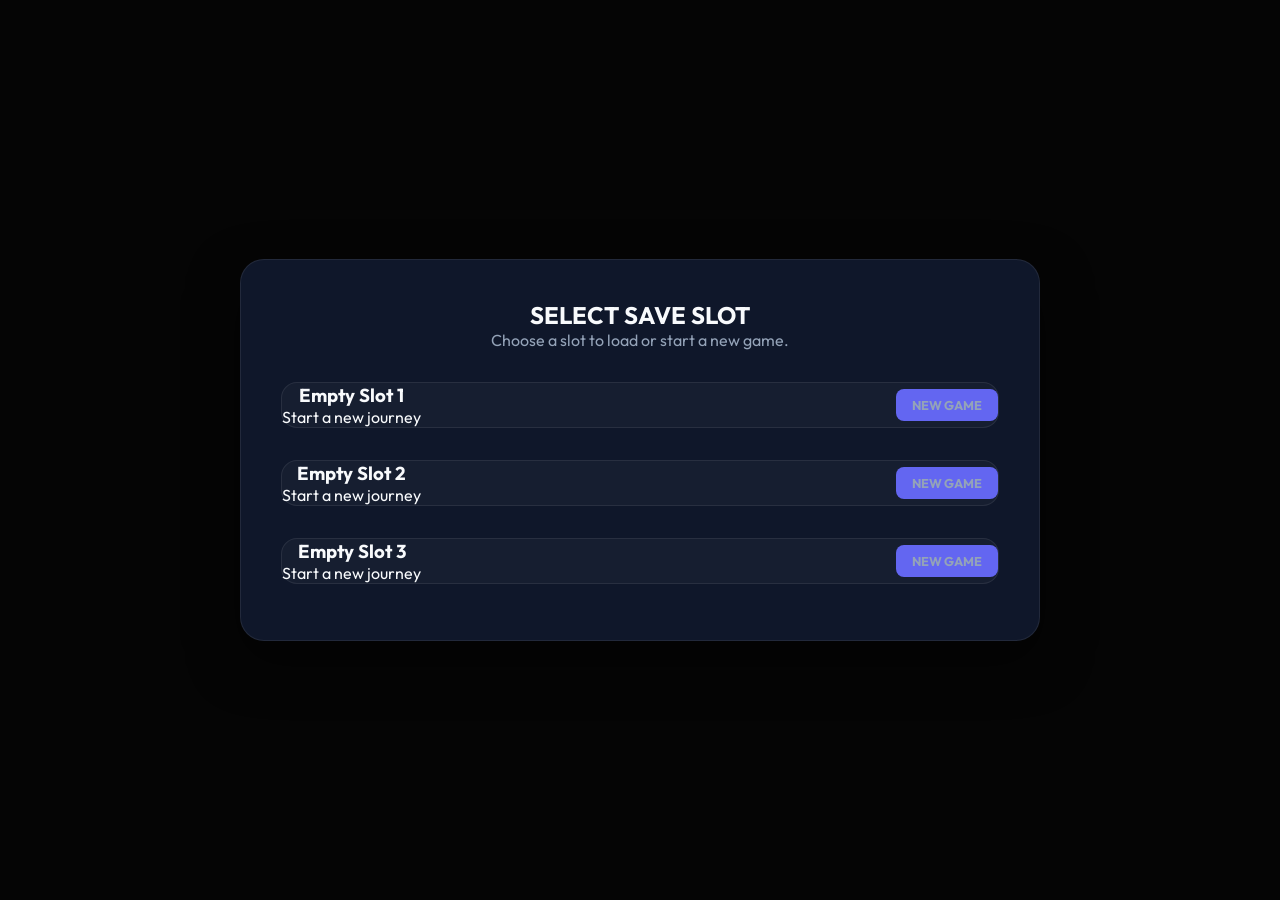
==== commit 6d39851d: "refactor: Relocate modal overlays outside the main game container and update save slot overlay backg" ====
--- a/index.html
+++ b/index.html
@@ -90,19 +90,7 @@
                         <!-- Achievements populated via JS -->
                     </div>
                 </div>
-                <div class="panel leaderboard-panel"
-                    style="margin-top: 1.5rem; height: calc(100% - 1.5rem - var(--panel-height));">
-                    <!-- Note: Adjusted margin/height logic might be needed if multiple panels -->
-                    <!-- Actually, grid layout handles height, but I'll leave the style attribute for specific spacing override if grid needs it -->
-                    <!-- Wait, I'll remove the style and let CSS grid handle it if possible, but the original HTML had two panels in one column. -->
-                    <!-- CSS Grid: main has 3 columns. left-panel and right-panel might contain multiple divs? -->
-                    <!-- Looking at original CSS: .panel had height 100%. If right-panel has 2 divs, they need to share height or be flex. -->
-                    <!-- Original HTML had 2 panels in right-panel. -->
-                    <!-- I'll wrap them in a flex container if needed, or just let them stack. Current CSS makes .panel height 100%. -->
-                    <!-- I should probably make .panel explicit height or flex-grow. -->
-                    <!-- I'll check my CSS for .panel. It says height: 100%. This is bad if there are 2 panels in one column. -->
-                    <!-- I will change the HTML structure of right-panel to be a flex column and panels to be flex-1. -->
-
+                <div class="panel leaderboard-panel">
                     <h2>Leaderboard</h2>
                     <div id="leaderboard-list" class="scroll-list">
                         <!-- Leaderboard entries -->
@@ -111,60 +99,6 @@
             </div>
         </main>
 
-        <div id="minigame-overlay" class="hidden">
-            <div class="minigame-content">
-                <h2 id="minigame-title">Speed Challenge</h2>
-                <p id="minigame-desc">Press as fast as you can!</p>
-                <div id="minigame-timer">Time: 10s</div>
-                <div id="minigame-score">Score: 0</div>
-                <button id="start-minigame-btn">Start</button>
-                <div id="minigame-play-area"></div>
-            </div>
-        </div>
-
-        <!-- Achievement Catalog Modal -->
-        <div id="achievement-catalog-overlay" class="hidden">
-            <div class="catalog-content">
-                <div class="catalog-header">
-                    <h2>Achievement Catalog</h2>
-                    <button id="close-catalog-btn">×</button>
-                </div>
-                <div class="catalog-stats">
-                    <span>Unlocked: <b id="catalog-unlocked-count">0/0</b></span>
-                    <div class="progress-bar-bg">
-                        <div id="catalog-progress-bar" class="progress-bar-fill"></div>
-                    </div>
-                </div>
-                <div id="catalog-grid" class="catalog-grid">
-                    <!-- Grid items populated by JS -->
-                </div>
-            </div>
-        </div>
-
-        <!-- Upgrade Catalog Modal -->
-        <div id="upgrade-catalog-overlay" class="hidden">
-            <div class="catalog-content">
-                <div class="catalog-header">
-                    <h2>Upgrade Catalog</h2>
-                    <button id="close-upgrade-catalog-btn">×</button>
-                </div>
-                <div id="upgrade-catalog-grid" class="catalog-grid">
-                    <!-- Grid items populated by JS -->
-                </div>
-            </div>
-        </div>
-
-        <!-- Save Slot Overlay -->
-        <div id="save-slot-overlay">
-            <div class="minigame-content" style="max-width: 800px;">
-                <h2>SELECT SAVE SLOT</h2>
-                <p style="color:var(--text-muted); margin-bottom:2rem;">Choose a slot to load or start a new game.</p>
-                <div id="save-slots-container" style="display:flex; flex-direction:column; gap:1rem;">
-                    <!-- Slots populated by JS -->
-                </div>
-            </div>
-        </div>
-
         <div id="corner-counter" class="corner-stat">
             <div class="label">Next Key Unlock</div>
             <div id="corner-progress" style="font-weight:bold; color:var(--accent)">0 / 1000</div>
@@ -172,6 +106,63 @@
         </div>
 
     </div>
+
+    <!-- OVERLAYS MOVED HERE (Outside game-container) -->
+
+    <div id="minigame-overlay" class="hidden">
+        <div class="minigame-content">
+            <h2 id="minigame-title">Speed Challenge</h2>
+            <p id="minigame-desc">Press as fast as you can!</p>
+            <div id="minigame-timer">Time: 10s</div>
+            <div id="minigame-score">Score: 0</div>
+            <button id="start-minigame-btn">Start</button>
+            <div id="minigame-play-area"></div>
+        </div>
+    </div>
+
+    <!-- Achievement Catalog Modal -->
+    <div id="achievement-catalog-overlay" class="hidden">
+        <div class="catalog-content">
+            <div class="catalog-header">
+                <h2>Achievement Catalog</h2>
+                <button id="close-catalog-btn">×</button>
+            </div>
+            <div class="catalog-stats">
+                <span>Unlocked: <b id="catalog-unlocked-count">0/0</b></span>
+                <div class="progress-bar-bg">
+                    <div id="catalog-progress-bar" class="progress-bar-fill"></div>
+                </div>
+            </div>
+            <div id="catalog-grid" class="catalog-grid">
+                <!-- Grid items populated by JS -->
+            </div>
+        </div>
+    </div>
+
+    <!-- Upgrade Catalog Modal -->
+    <div id="upgrade-catalog-overlay" class="hidden">
+        <div class="catalog-content">
+            <div class="catalog-header">
+                <h2>Upgrade Catalog</h2>
+                <button id="close-upgrade-catalog-btn">×</button>
+            </div>
+            <div id="upgrade-catalog-grid" class="catalog-grid">
+                <!-- Grid items populated by JS -->
+            </div>
+        </div>
+    </div>
+
+    <!-- Save Slot Overlay -->
+    <div id="save-slot-overlay">
+        <div class="minigame-content" style="max-width: 800px;">
+            <h2>SELECT SAVE SLOT</h2>
+            <p style="color:var(--text-muted); margin-bottom:2rem;">Choose a slot to load or start a new game.</p>
+            <div id="save-slots-container" style="display:flex; flex-direction:column; gap:1rem;">
+                <!-- Slots populated by JS -->
+            </div>
+        </div>
+    </div>
+
     <script src="script.js"></script>
 </body>
 
--- a/style.css
+++ b/style.css
@@ -501,8 +501,32 @@
   color: #fff;
 }
 
-/* SAVE SLOTS */
+/* OVERLAY SYSTEM */
+#save-slot-overlay,
+#minigame-overlay,
+#achievement-catalog-overlay,
+#upgrade-catalog-overlay {
+  position: fixed;
+  top: 0;
+  left: 0;
+  width: 100%;
+  height: 100%;
+  z-index: 200;
+  display: flex;
+  justify-content: center;
+  align-items: center;
+}
+
 #save-slot-overlay {
+  background-color: #050505 !important;
+  /* Solid background hiding everything */
+  z-index: 10000 !important;
+  /* Highest priority */
+}
+
+#minigame-overlay,
+#achievement-catalog-overlay,
+#upgrade-catalog-overlay {
   background: rgba(5, 5, 5, 0.95);
   backdrop-filter: blur(10px);
 }
@@ -511,7 +535,6 @@
   background: rgba(255, 255, 255, 0.03);
   border: 1px solid var(--border-light);
   border-radius: 1rem;
-  padding: 1.5rem;
   margin-bottom: 1rem;
   cursor: pointer;
   transition: var(--transition);
@@ -567,57 +590,67 @@
 /* UTILITY */
 .hidden {
   display: none !important;
-}
-/* MINIGAME PLAY AREA */
-#minigame-play-area {
-    display: flex;
-    justify-content: center;
-    flex-wrap: wrap;
-    gap: 1rem;
-    margin-top: 2rem;
-}
-
-.rhythm-target {
-    width: 70px;
-    height: 70px;
-    border: 3px solid rgba(255,255,255,0.2);
-    border-radius: 50%;
-    display: flex;
-    justify-content: center;
-    align-items: center;
-    font-weight: 800;
-    transition: all 0.2s cubic-bezier(0.175, 0.885, 0.32, 1.275);
-    background: rgba(255,255,255,0.05);
-    font-size: 1.5rem;
-}
-
-.rhythm-target.hit {
-    background: var(--primary);
-    border-color: var(--primary);
-    box-shadow: 0 0 20px var(--primary-glow);
-    transform: scale(1.1);
-}
-
-.rhythm-target.miss {
-    background: #ef4444;
-    border-color: #ef4444;
-    animation: shake 0.3s;
-}
-
-@keyframes shake {
-    0%, 100% { transform: translateX(0); }
-    25% { transform: translateX(-5px); }
-    75% { transform: translateX(5px); }
-}
-
-
-#corner-counter {
-    position: fixed;
-    bottom: 2rem;
-    right: 2rem;
-    padding: 1rem;
-    z-index: 100;
-    min-width: 150px;
-    text-align: right;
-}
-
+}
+
+/* MINIGAME PLAY AREA */
+#minigame-play-area {
+  display: flex;
+  justify-content: center;
+  flex-wrap: wrap;
+  gap: 1rem;
+  margin-top: 2rem;
+}
+
+.rhythm-target {
+  width: 70px;
+  height: 70px;
+  border: 3px solid rgba(255, 255, 255, 0.2);
+  border-radius: 50%;
+  display: flex;
+  justify-content: center;
+  align-items: center;
+  font-weight: 800;
+  transition: all 0.2s cubic-bezier(0.175, 0.885, 0.32, 1.275);
+  background: rgba(255, 255, 255, 0.05);
+  font-size: 1.5rem;
+}
+
+.rhythm-target.hit {
+  background: var(--primary);
+  border-color: var(--primary);
+  box-shadow: 0 0 20px var(--primary-glow);
+  transform: scale(1.1);
+}
+
+.rhythm-target.miss {
+  background: #ef4444;
+  border-color: #ef4444;
+  animation: shake 0.3s;
+}
+
+@keyframes shake {
+
+  0%,
+  100% {
+    transform: translateX(0);
+  }
+
+  25% {
+    transform: translateX(-5px);
+  }
+
+  75% {
+    transform: translateX(5px);
+  }
+}
+
+
+#corner-counter {
+  position: fixed;
+  bottom: 2rem;
+  right: 2rem;
+  padding: 1rem;
+  z-index: 100;
+  min-width: 150px;
+  text-align: right;
+}
